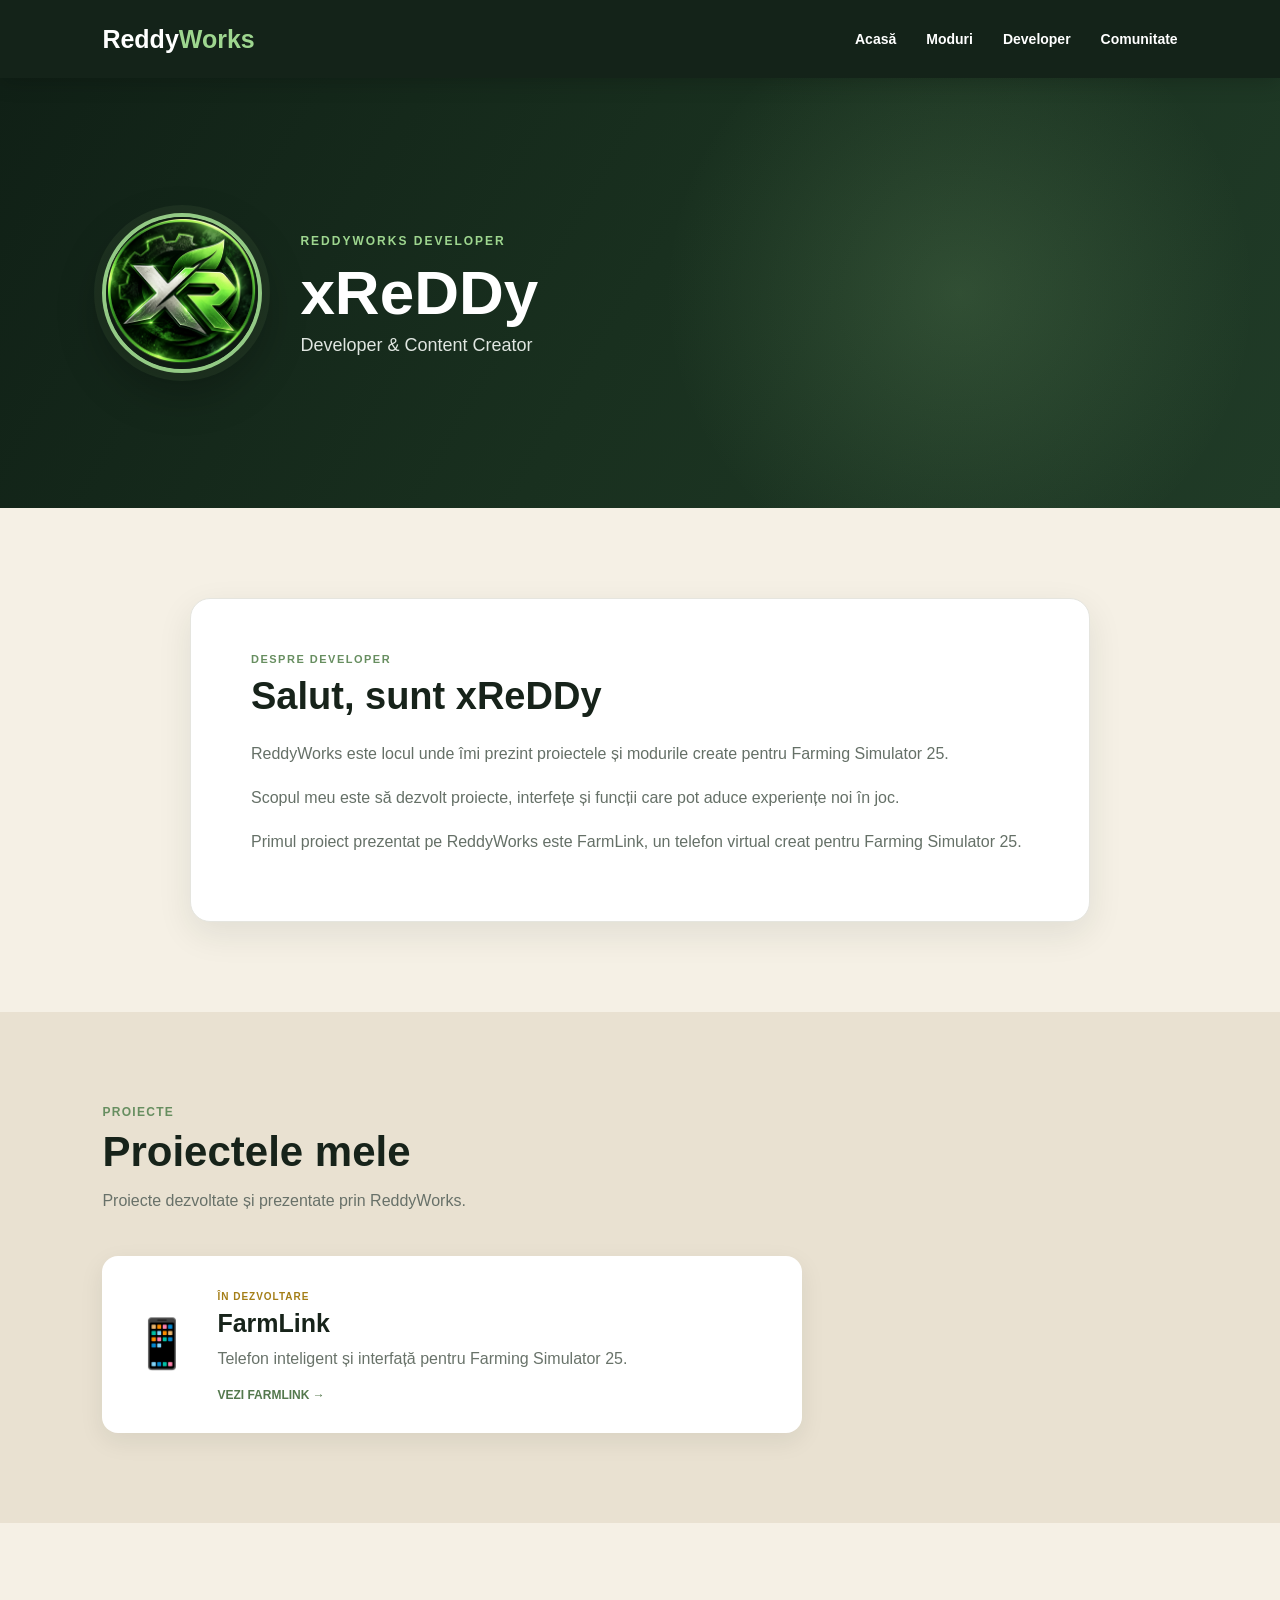
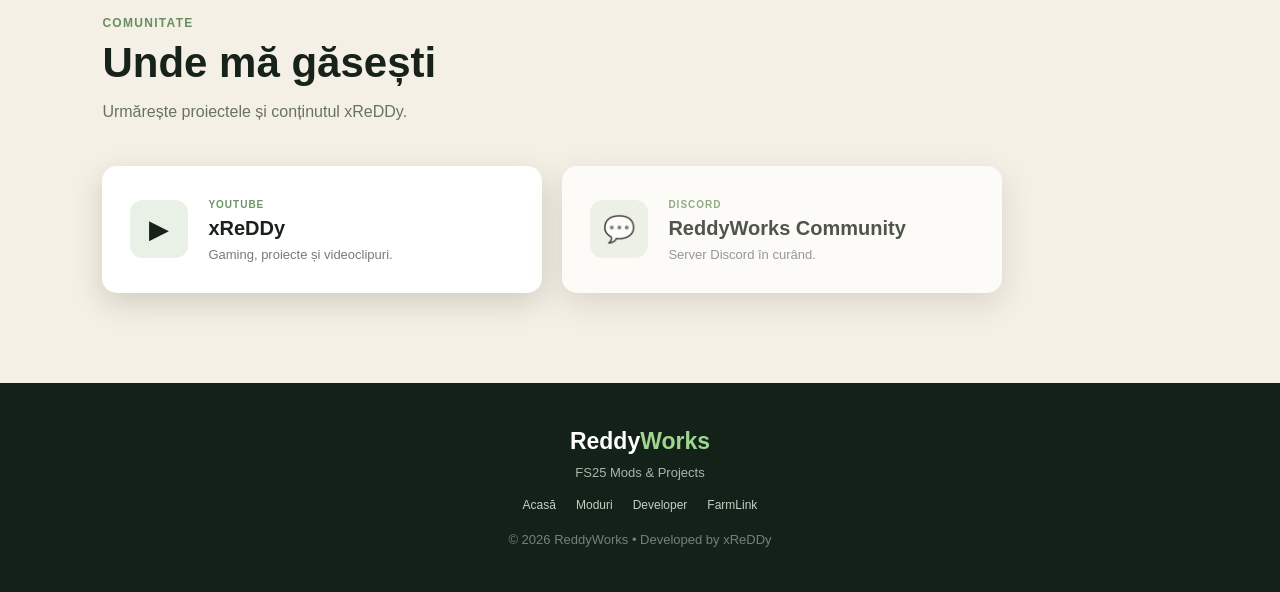
==== developer.html @ d1e02e31 "Add files via upload" ====
<!DOCTYPE html>
<html lang="ro">

<head>

    <meta charset="UTF-8">

    <meta name="viewport"
          content="width=device-width, initial-scale=1.0">

    <title>xReDDy | Developer - ReddyWorks</title>

    <link rel="stylesheet" href="style.css">

</head>


<body>


<header class="header">

    <a href="index.html" class="logo">
        Reddy<span>Works</span>
    </a>

    <nav class="menu">

        <a href="index.html">
            Acasă
        </a>

        <a href="mods.html">
            Moduri
        </a>

        <a href="developer.html">
            Developer
        </a>

        <a href="index.html#comunitate">
            Comunitate
        </a>

    </nav>

</header>


<main>

    <!-- DEVELOPER HERO -->

    <section class="developer-hero">

        <div class="developer-hero-content">

            <div class="developer-big-avatar">

                <img
                    src="imagine/xreddy-logo.png"
                    alt="Logo xReDDy Developer"
                >

            </div>


            <div class="developer-hero-text">

                <span>
                    REDDYWORKS DEVELOPER
                </span>

                <h1>
                    xReDDy
                </h1>

                <p>
                    Developer & Content Creator
                </p>

            </div>

        </div>

    </section>


    <!-- DESPRE -->

    <section class="developer-about">

        <div class="developer-about-card">

            <span class="developer-label">
                DESPRE DEVELOPER
            </span>

            <h2>
                Salut, sunt xReDDy
            </h2>

            <p>
                ReddyWorks este locul unde îmi prezint
                proiectele și modurile create pentru
                Farming Simulator 25.
            </p>

            <p>
                Scopul meu este să dezvolt proiecte,
                interfețe și funcții care pot aduce
                experiențe noi în joc.
            </p>

            <p>
                Primul proiect prezentat pe ReddyWorks
                este FarmLink, un telefon virtual creat
                pentru Farming Simulator 25.
            </p>

        </div>

    </section>


    <!-- PROIECTE -->

    <section class="developer-projects">

        <div class="section-title">

            <span>
                PROIECTE
            </span>

            <h2>
                Proiectele mele
            </h2>

            <p>
                Proiecte dezvoltate și prezentate
                prin ReddyWorks.
            </p>

        </div>


        <div class="developer-project-card">

            <div class="developer-project-icon">
                📱
            </div>

            <div class="developer-project-content">

                <span>
                    ÎN DEZVOLTARE
                </span>

                <h3>
                    FarmLink
                </h3>

                <p>
                    Telefon inteligent și interfață pentru
                    Farming Simulator 25.
                </p>

                <a href="farmlink.html">
                    VEZI FARMLINK →
                </a>

            </div>

        </div>

    </section>


    <!-- COMUNITATE -->

    <section class="developer-socials">

        <div class="section-title">

            <span>
                COMUNITATE
            </span>

            <h2>
                Unde mă găsești
            </h2>

            <p>
                Urmărește proiectele și conținutul xReDDy.
            </p>

        </div>


        <div class="community-grid">

            <a
                href="https://youtube.com/@xreddy0"
                target="_blank"
                rel="noopener noreferrer"
                class="community-card">

                <div class="community-icon">
                    ▶
                </div>

                <div>

                    <small>
                        YOUTUBE
                    </small>

                    <h3>
                        xReDDy
                    </h3>

                    <p>
                        Gaming, proiecte și videoclipuri.
                    </p>

                </div>

            </a>


            <div class="community-card community-disabled">

                <div class="community-icon">
                    💬
                </div>

                <div>

                    <small>
                        DISCORD
                    </small>

                    <h3>
                        ReddyWorks Community
                    </h3>

                    <p>
                        Server Discord în curând.
                    </p>

                </div>

            </div>

        </div>

    </section>

</main>


<footer>

    <div class="footer-logo">
        Reddy<span>Works</span>
    </div>

    <p>
        FS25 Mods & Projects
    </p>

    <div class="footer-links">

        <a href="index.html">
            Acasă
        </a>

        <a href="mods.html">
            Moduri
        </a>

        <a href="developer.html">
            Developer
        </a>

        <a href="farmlink.html">
            FarmLink
        </a>

    </div>

    <p class="copyright">
        © 2026 ReddyWorks • Developed by xReDDy
    </p>

</footer>


<script src="script.js"></script>

</body>

</html>
---- style.css ----
/* =====================================
   RESET
===================================== */

* {
    margin: 0;
    padding: 0;
    box-sizing: border-box;
}

html {
    scroll-behavior: smooth;
}

body {
    font-family: Arial, Helvetica, sans-serif;
    background: #f5f0e5;
    color: #17231a;
}


/* =====================================
   HEADER
===================================== */

.header {
    width: 100%;
    height: 78px;
    padding: 0 8%;

    display: flex;
    align-items: center;
    justify-content: space-between;

    position: sticky;
    top: 0;
    z-index: 1000;

    background: #142319;

    box-shadow: 0 4px 20px rgba(0, 0, 0, 0.18);
}

.logo {
    color: #ffffff;
    text-decoration: none;

    font-size: 25px;
    font-weight: 900;
}

.logo span {
    color: #9ed68f;
}

.menu {
    display: flex;
    gap: 30px;
}

.menu a {
    color: #ffffff;
    text-decoration: none;

    font-size: 14px;
    font-weight: 700;

    transition: 0.2s;
}

.menu a:hover {
    color: #9ed68f;
}


/* =====================================
   HOME HERO + IMAGINE REDDYWORKS
===================================== */

.hero {
    min-height: 620px;
    padding: 80px 8%;

    display: flex;
    align-items: center;

    position: relative;

    color: #ffffff;

    background:
        linear-gradient(
            90deg,
            rgba(8, 22, 12, 0.96) 0%,
            rgba(8, 22, 12, 0.88) 30%,
            rgba(8, 22, 12, 0.60) 55%,
            rgba(8, 22, 12, 0.15) 100%
        ),
        url("imagine/reddyworks-banner.png");

    background-size: cover;
    background-position: center;
    background-repeat: no-repeat;
}

.hero-content {
    max-width: 720px;

    position: relative;
    z-index: 2;
}

.badge {
    display: inline-block;

    padding: 9px 15px;
    margin-bottom: 22px;

    border: 1px solid #83ba78;
    border-radius: 50px;

    background: rgba(15, 35, 20, 0.45);

    color: #a6dd98;

    font-size: 12px;
    font-weight: 900;

    letter-spacing: 1px;
}

.hero h1 {
    margin-bottom: 22px;

    font-size: 60px;
    line-height: 1.05;

    text-shadow: 0 4px 20px rgba(0, 0, 0, 0.35);
}

.hero h1 span {
    display: block;

    color: #a5dc97;
}

.hero p {
    max-width: 600px;

    margin-bottom: 32px;

    color: #e0e7e1;

    font-size: 18px;
    line-height: 1.7;

    text-shadow: 0 2px 12px rgba(0, 0, 0, 0.45);
}

.hero-buttons {
    display: flex;
    flex-wrap: wrap;

    gap: 14px;
}

.main-button {
    display: inline-block;

    padding: 15px 26px;

    background: #78ad6c;
    color: #ffffff;

    text-decoration: none;

    border-radius: 8px;

    font-size: 13px;
    font-weight: 900;

    transition: 0.2s;
}

.main-button:hover {
    background: #8bc17e;

    transform: translateY(-2px);
}

.secondary-button {
    display: inline-block;

    padding: 14px 26px;

    background: rgba(10, 25, 14, 0.45);

    border: 1px solid #91a895;
    border-radius: 8px;

    color: #ffffff;
    text-decoration: none;

    font-size: 13px;
    font-weight: 900;

    transition: 0.2s;
}

.secondary-button:hover {
    border-color: #a5dc97;

    background: rgba(255, 255, 255, 0.08);
}


/* =====================================
   SECTION TITLES
===================================== */

.mods-section,
.farmlink-section,
.features-section,
.changelog-section {
    padding: 90px 8%;
}

.section-title {
    max-width: 750px;

    margin-bottom: 42px;
}

.section-title > span {
    color: #678e60;

    font-size: 12px;
    font-weight: 900;

    letter-spacing: 1.3px;
}

.section-title h2 {
    margin-top: 8px;
    margin-bottom: 12px;

    font-size: 42px;
}

.section-title p {
    color: #687169;

    line-height: 1.6;
}


/* =====================================
   MOD CARD
===================================== */

.mods-grid,
.all-mods-grid {
    display: grid;

    grid-template-columns:
        repeat(auto-fit, minmax(300px, 380px));

    gap: 30px;
}

.mod-card {
    overflow: hidden;

    background: #ffffff;

    border-radius: 18px;

    box-shadow:
        0 12px 35px rgba(25, 40, 29, 0.12);

    transition: 0.25s;
}

.mod-card:hover {
    transform: translateY(-5px);

    box-shadow:
        0 18px 45px rgba(25, 40, 29, 0.17);
}

.mod-image {
    height: 235px;

    position: relative;

    display: flex;
    align-items: center;
    justify-content: center;

    background:
        radial-gradient(
            circle,
            #38583d,
            #1b3020
        );
}

.status-badge {
    position: absolute;

    top: 18px;
    right: 18px;

    padding: 8px 11px;

    background: #e3bd4c;
    color: #31270b;

    border-radius: 6px;

    font-size: 11px;
    font-weight: 900;
}

.farmlink-logo {
    color: #ffffff;

    text-align: center;
}

.phone-icon {
    margin-bottom: 10px;

    font-size: 48px;
}

.farmlink-logo strong {
    display: block;

    color: #a5dc97;

    font-size: 34px;
}

.farmlink-logo small {
    display: block;

    margin-top: 7px;

    color: #c9d3ca;
}

.mod-content {
    padding: 27px;
}

.mod-category {
    margin-bottom: 10px;

    color: #6d9665;

    font-size: 11px;
    font-weight: 900;
}

.mod-content h3 {
    margin-bottom: 13px;

    font-size: 29px;
}

.mod-content > p {
    margin-bottom: 23px;

    color: #667067;

    font-size: 15px;
    line-height: 1.6;
}

.project-info {
    padding: 17px 0;
    margin-bottom: 20px;

    display: flex;
    flex-direction: column;

    gap: 12px;

    border-top: 1px solid #ececec;
    border-bottom: 1px solid #ececec;
}

.project-info div {
    display: flex;
    justify-content: space-between;

    gap: 20px;
}

.project-info span {
    color: #899089;

    font-size: 13px;
}

.project-info strong {
    font-size: 13px;

    text-align: right;
}

.details-button {
    display: block;

    width: 100%;

    padding: 14px;
    margin-bottom: 10px;

    background: #253c2a;
    color: #ffffff;

    text-align: center;
    text-decoration: none;

    border-radius: 8px;

    font-size: 13px;
    font-weight: 900;

    transition: 0.2s;
}

.details-button:hover {
    background: #35563c;
}

.development-button {
    width: 100%;

    padding: 14px;

    background: #e4c052;
    color: #30270d;

    text-align: center;

    border-radius: 8px;

    font-size: 13px;
    font-weight: 900;
}

.download-info {
    margin-top: 11px;

    color: #929892;

    text-align: center;

    font-size: 11px;
}


/* =====================================
   HOME CATEGORIES
===================================== */

.home-categories {
    padding: 90px 8%;

    background: #ebe4d6;
}

.category-preview-grid {
    display: grid;

    grid-template-columns:
        repeat(auto-fit, minmax(210px, 1fr));

    gap: 20px;
}

.category-preview {
    padding: 30px 25px;

    background: #ffffff;

    border: 1px solid #e3dfd5;
    border-radius: 15px;

    color: #17231a;
    text-decoration: none;

    box-shadow:
        0 8px 25px rgba(25, 40, 29, 0.07);

    transition: 0.25s;
}

.category-preview:hover {
    transform: translateY(-5px);

    border-color: #9bc291;

    box-shadow:
        0 14px 32px rgba(25, 40, 29, 0.12);
}

.category-preview > div {
    margin-bottom: 17px;

    font-size: 34px;
}

.category-preview h3 {
    margin-bottom: 9px;

    font-size: 19px;
}

.category-preview p {
    color: #69736a;

    font-size: 14px;
    line-height: 1.6;
}


/* =====================================
   DEVELOPER PREVIEW
===================================== */

.developer-preview {
    padding: 90px 8%;

    background: #f5f0e5;
}

.developer-preview-card {
    max-width: 900px;

    margin: 0 auto;

    padding: 45px;

    display: flex;
    align-items: center;

    gap: 35px;

    background: #ffffff;

    border: 1px solid #e5e5df;
    border-radius: 20px;

    box-shadow:
        0 12px 35px rgba(25, 40, 29, 0.10);
}

.developer-avatar {
    width: 120px;
    height: 120px;

    flex-shrink: 0;

    overflow: hidden;

    border: 4px solid #8fc981;
    border-radius: 50%;

    background: #142319;

    box-shadow:
        0 10px 30px rgba(25, 40, 29, 0.20);
}

.developer-avatar img {
    width: 100%;
    height: 100%;

    display: block;

    object-fit: cover;

    border-radius: 50%;
}

.developer-preview-content span {
    color: #678e60;

    font-size: 11px;
    font-weight: 900;

    letter-spacing: 1.5px;
}

.developer-preview-content h2 {
    margin: 6px 0 12px;

    font-size: 35px;
}

.developer-preview-content p {
    max-width: 600px;

    margin-bottom: 20px;

    color: #69736a;

    line-height: 1.7;
}

.developer-button {
    display: inline-block;

    padding: 13px 20px;

    background: #253c2a;
    color: #ffffff;

    text-decoration: none;

    border-radius: 8px;

    font-size: 12px;
    font-weight: 900;

    transition: 0.2s;
}

.developer-button:hover {
    background: #35563c;

    transform: translateY(-2px);
}


/* =====================================
   COMMUNITY
===================================== */

.community-section {
    padding: 90px 8%;

    background:
        radial-gradient(
            circle at 80% 30%,
            rgba(158, 214, 143, 0.10),
            transparent 30%
        ),
        #17251b;
}

.community-title span {
    color: #9ed68f;
}

.community-title h2 {
    color: #ffffff;
}

.community-title p {
    color: #bdc8bf;
}

.community-grid {
    display: grid;

    grid-template-columns:
        repeat(auto-fit, minmax(280px, 1fr));

    gap: 20px;

    max-width: 900px;
}

.community-card {
    padding: 28px;

    display: flex;
    align-items: center;

    gap: 20px;

    background: #ffffff;

    color: #17231a;

    text-decoration: none;

    border-radius: 15px;

    box-shadow:
        0 10px 30px rgba(0, 0, 0, 0.15);

    transition: 0.25s;
}

a.community-card:hover {
    transform: translateY(-5px);

    box-shadow:
        0 16px 35px rgba(0, 0, 0, 0.22);
}

.community-icon {
    width: 58px;
    height: 58px;

    flex-shrink: 0;

    display: flex;
    align-items: center;
    justify-content: center;

    background: #e9f0e6;

    border-radius: 13px;

    font-size: 26px;
}

.community-card small {
    color: #6d9665;

    font-size: 10px;
    font-weight: 900;

    letter-spacing: 1px;
}

.community-card h3 {
    margin: 5px 0;

    font-size: 20px;
}

.community-card p {
    color: #747d75;

    font-size: 13px;
    line-height: 1.5;
}

.community-disabled {
    opacity: 0.75;
}


/* =====================================
   MODS PAGE HERO
===================================== */

.mods-page-hero {
    padding: 85px 8%;

    color: #ffffff;

    background:
        radial-gradient(
            circle at 80% 50%,
            rgba(157, 215, 143, 0.20),
            transparent 30%
        ),
        linear-gradient(
            120deg,
            #142118,
            #243d2a
        );
}

.mods-page-hero > div {
    max-width: 850px;
}

.mods-page-hero span {
    color: #9ed68f;

    font-size: 12px;
    font-weight: 900;

    letter-spacing: 2px;
}

.mods-page-hero h1 {
    margin: 9px 0 15px;

    font-size: 50px;
}

.mods-page-hero p {
    color: #d5ddd6;

    font-size: 17px;
    line-height: 1.7;
}


/* =====================================
   MOD BROWSER
===================================== */

.mods-browser {
    min-height: 600px;

    padding: 70px 8% 100px;

    background: #f5f0e5;
}

.mods-browser-header {
    margin-bottom: 30px;

    display: flex;
    flex-direction: column;

    gap: 22px;
}

.search-box {
    width: 100%;
    max-width: 650px;

    position: relative;
}

.search-icon {
    position: absolute;

    left: 18px;
    top: 50%;

    transform: translateY(-50%);

    font-size: 17px;
}

.search-box input {
    width: 100%;

    padding: 17px 20px 17px 52px;

    background: #ffffff;

    border: 1px solid #d9d9d2;
    border-radius: 10px;

    outline: none;

    color: #17231a;

    font-size: 15px;

    box-shadow:
        0 5px 18px rgba(25, 40, 29, 0.06);

    transition: 0.2s;
}

.search-box input:focus {
    border-color: #82ae78;

    box-shadow:
        0 0 0 3px rgba(126, 174, 115, 0.12);
}

.filter-buttons {
    display: flex;
    flex-wrap: wrap;

    gap: 10px;
}

.filter-button {
    padding: 11px 18px;

    background: #ffffff;

    border: 1px solid #d7d9d4;
    border-radius: 8px;

    color: #586159;

    cursor: pointer;

    font-size: 11px;
    font-weight: 900;

    transition: 0.2s;
}

.filter-button:hover {
    border-color: #789e70;

    color: #41613d;
}

.filter-button.active {
    background: #253c2a;

    border-color: #253c2a;

    color: #ffffff;
}

.mods-result-info {
    padding-bottom: 20px;

    color: #7b847d;

    font-size: 13px;
}

.mod-search-item.hidden {
    display: none;
}

.no-mods-found {
    display: none;

    max-width: 500px;

    margin: 70px auto 0;

    padding: 45px 30px;

    background: #ffffff;

    border-radius: 15px;

    text-align: center;

    box-shadow:
        0 8px 25px rgba(25, 40, 29, 0.07);
}

.no-mods-found.show {
    display: block;
}

.no-mods-found > div {
    margin-bottom: 15px;

    font-size: 38px;
}

.no-mods-found h3 {
    margin-bottom: 9px;

    font-size: 22px;
}

.no-mods-found p {
    color: #737b74;

    font-size: 14px;
    line-height: 1.6;
}


/* =====================================
   DEVELOPER PAGE HERO
===================================== */

.developer-hero {
    min-height: 430px;

    padding: 80px 8%;

    display: flex;
    align-items: center;

    color: #ffffff;

    background:
        radial-gradient(
            circle at 75% 50%,
            rgba(158, 214, 143, 0.16),
            transparent 30%
        ),
        linear-gradient(
            120deg,
            #102016,
            #19301f,
            #203b27
        );
}

.developer-hero-content {
    width: 100%;
    max-width: 950px;

    display: flex;
    align-items: center;

    gap: 38px;
}

.developer-big-avatar {
    width: 160px;
    height: 160px;

    flex-shrink: 0;

    overflow: hidden;

    background: #102016;

    border: 4px solid #93ca85;
    border-radius: 50%;

    box-shadow:
        0 0 0 8px rgba(147, 202, 133, 0.08),
        0 18px 45px rgba(0, 0, 0, 0.28);
}

.developer-big-avatar img {
    width: 100%;
    height: 100%;

    display: block;

    object-fit: cover;

    border-radius: 50%;
}

.developer-hero-text span {
    color: #9ed68f;

    font-size: 12px;
    font-weight: 900;

    letter-spacing: 2px;
}

.developer-hero-text h1 {
    margin: 8px 0 7px;

    color: #ffffff;

    font-size: 62px;
}

.developer-hero-text p {
    color: #e0e6e1;

    font-size: 18px;
}


/* =====================================
   DEVELOPER ABOUT
===================================== */

.developer-about {
    padding: 90px 8%;

    background: #f5f0e5;
}

.developer-about-card {
    max-width: 900px;

    margin: 0 auto;

    padding: 50px 60px;

    background: #ffffff;

    border: 1px solid #e5e5df;
    border-radius: 20px;

    box-shadow:
        0 12px 35px rgba(25, 40, 29, 0.09);
}

.developer-label {
    color: #678e60;

    font-size: 11px;
    font-weight: 900;

    letter-spacing: 1.5px;
}

.developer-about-card h2 {
    margin: 8px 0 22px;

    font-size: 38px;
}

.developer-about-card p {
    margin-bottom: 15px;

    color: #657067;

    line-height: 1.8;
}


/* =====================================
   DEVELOPER PROJECTS
===================================== */

.developer-projects {
    padding: 90px 8%;

    background: #e9e1d1;
}

.developer-project-card {
    max-width: 700px;

    padding: 30px;

    display: flex;
    align-items: center;

    gap: 25px;

    background: #ffffff;

    border-radius: 16px;

    box-shadow:
        0 8px 25px rgba(25, 40, 29, 0.08);
}

.developer-project-icon {
    font-size: 48px;
}

.developer-project-content span {
    color: #a47e17;

    font-size: 10px;
    font-weight: 900;

    letter-spacing: 1px;
}

.developer-project-content h3 {
    margin: 5px 0 8px;

    font-size: 25px;
}

.developer-project-content p {
    margin-bottom: 13px;

    color: #69736a;

    line-height: 1.6;
}

.developer-project-content a {
    color: #54794d;

    text-decoration: none;

    font-size: 12px;
    font-weight: 900;
}

.developer-project-content a:hover {
    color: #253c2a;
}

.developer-socials {
    padding: 90px 8%;

    background: #f5f0e5;
}


/* =====================================
   FARMLINK HERO
===================================== */

.farmlink-hero {
    min-height: 590px;

    padding: 80px 8%;

    display: flex;
    align-items: center;

    color: #ffffff;

    background:
        radial-gradient(
            circle at 80% 40%,
            rgba(157, 215, 143, 0.22),
            transparent 30%
        ),
        linear-gradient(
            120deg,
            #132017,
            #203725,
            #38553d
        );
}

.farmlink-hero-content {
    max-width: 760px;
}

.back-link {
    display: inline-block;

    margin-bottom: 28px;

    color: #a5d999;

    text-decoration: none;

    font-size: 14px;
}

.back-link:hover {
    color: #ffffff;
}

.farmlink-status {
    display: table;

    padding: 8px 14px;
    margin-bottom: 20px;

    background: #e3bd4c;
    color: #30270d;

    border-radius: 6px;

    font-size: 12px;
    font-weight: 900;
}

.farmlink-game {
    margin-bottom: 10px;

    color: #a4d997;

    font-size: 12px;
    font-weight: 900;

    letter-spacing: 1px;
}

.farmlink-hero h1 {
    margin-bottom: 20px;

    font-size: 65px;
}

.farmlink-description {
    max-width: 650px;

    color: #d6dfd7;

    font-size: 18px;
    line-height: 1.7;
}

.farmlink-buttons {
    display: flex;
    flex-wrap: wrap;

    gap: 15px;

    margin-top: 32px;
}

.learn-more-button {
    display: inline-block;

    padding: 15px 27px;

    background: #6fa763;

    color: #ffffff !important;

    border: 1px solid #8cc680;
    border-radius: 9px;

    text-decoration: none;

    font-size: 13px;
    font-weight: 900;

    transition: 0.2s;
}

.learn-more-button:hover {
    background: #82ba76;

    transform: translateY(-2px);
}

.disabled-download {
    padding: 15px 25px;

    border: 1px solid #68776b;
    border-radius: 9px;

    color: #b4beb6;

    font-size: 13px;
    font-weight: 800;
}


/* =====================================
   FARMLINK INFO
===================================== */

.info-grid {
    display: grid;

    grid-template-columns:
        repeat(auto-fit, minmax(220px, 1fr));

    gap: 20px;
}

.info-box {
    padding: 25px;

    display: flex;
    align-items: center;

    gap: 16px;

    background: #ffffff;

    border-radius: 14px;

    box-shadow:
        0 8px 25px rgba(25, 40, 29, 0.08);
}

.info-icon {
    font-size: 30px;
}

.info-box small {
    display: block;

    margin-bottom: 5px;

    color: #889189;

    font-size: 10px;
    font-weight: 800;
}

.info-box strong {
    font-size: 14px;
}


/* =====================================
   FARMLINK PROJECT
===================================== */

.project-section {
    padding: 100px 8%;

    background: #f5f0e5;
}

.project-card {
    width: 100%;
    max-width: 950px;

    margin: 0 auto;

    padding: 55px 70px;

    overflow: hidden;

    background:
        radial-gradient(
            circle at top right,
            rgba(145, 201, 130, 0.15),
            transparent 35%
        ),
        linear-gradient(
            135deg,
            #15251a,
            #203a27
        );

    border: 1px solid #4c6e54;
    border-radius: 22px;

    text-align: center;

    box-shadow:
        0 18px 45px rgba(20, 35, 24, 0.18);
}

.project-line {
    width: 65px;
    height: 4px;

    margin: 0 auto 22px;

    background: #91c982;

    border-radius: 20px;
}

.project-label {
    display: block;

    margin-bottom: 10px;

    color: #9ed68f;

    font-size: 12px;
    font-weight: 900;

    letter-spacing: 2px;
}

.project-card h2 {
    margin-bottom: 27px;

    color: #ffffff;

    font-size: 40px;
}

.project-card p {
    max-width: 780px;

    margin: 0 auto 17px;

    color: #d9e2da;

    font-size: 16px;
    line-height: 1.8;
}


/* =====================================
   FEATURES
===================================== */

.features-grid {
    display: grid;

    grid-template-columns:
        repeat(auto-fit, minmax(240px, 1fr));

    gap: 20px;
}

.feature-card {
    padding: 30px;

    background: #ffffff;

    border: 1px solid #eeeeea;
    border-radius: 15px;

    box-shadow:
        0 8px 25px rgba(25, 40, 29, 0.08);

    transition: 0.2s;
}

.feature-card:hover {
    transform: translateY(-4px);
}

.feature-icon {
    margin-bottom: 18px;

    font-size: 34px;
}

.feature-card h3 {
    margin-bottom: 10px;

    font-size: 19px;
}

.feature-card p {
    color: #69736a;

    font-size: 14px;
    line-height: 1.6;
}


/* =====================================
   PROGRESS
===================================== */

.progress-section {
    padding: 90px 8%;

    background: #e9e1d1;
}

.progress-container {
    max-width: 850px;

    margin: 0 auto;

    text-align: center;
}

.small-green {
    color: #678e60;

    font-size: 12px;
    font-weight: 900;

    letter-spacing: 1.5px;
}

.progress-container h2 {
    margin: 8px 0 12px;

    font-size: 40px;
}

.progress-container > p {
    margin-bottom: 30px;

    color: #687069;
}

.progress-box {
    padding: 28px;

    background: #ffffff;

    border-radius: 14px;

    text-align: left;

    box-shadow:
        0 8px 25px rgba(25, 40, 29, 0.08);
}

.progress-info {
    display: flex;
    justify-content: space-between;

    margin-bottom: 14px;

    font-size: 13px;
}

.progress-status {
    color: #668d5f;
}

.progress-bar {
    height: 10px;

    margin-bottom: 14px;

    overflow: hidden;

    background: #e4e8e4;

    border-radius: 20px;
}

.progress-fill {
    width: 65%;
    height: 100%;

    background: #7fb872;

    border-radius: 20px;
}

.progress-box small {
    color: #858d86;
}


/* =====================================
   DEVELOPMENT JOURNAL
===================================== */

.changelog-card {
    max-width: 800px;

    padding: 32px;

    background: #ffffff;

    border-radius: 15px;

    box-shadow:
        0 8px 25px rgba(25, 40, 29, 0.08);
}

.changelog-header {
    display: flex;
    align-items: center;
    justify-content: space-between;

    gap: 20px;

    margin-bottom: 22px;
}

.changelog-header small {
    color: #788079;

    font-size: 10px;
}

.changelog-header h3 {
    margin-top: 5px;

    font-size: 24px;
}

.changelog-header > span {
    padding: 7px 10px;

    background: #e5c153;

    border-radius: 5px;

    font-size: 10px;
    font-weight: 900;
}

.changelog-card ul {
    padding-left: 20px;
}

.changelog-card li {
    margin-bottom: 10px;

    color: #586159;

    line-height: 1.5;
}


/* =====================================
   DOWNLOAD
===================================== */

.coming-soon {
    padding: 100px 8%;

    background: #203526;

    color: #ffffff;

    text-align: center;
}

.coming-soon > div {
    max-width: 650px;

    margin: auto;
}

.coming-icon {
    font-size: 45px;
}

.coming-soon h2 {
    margin: 18px 0 12px;

    font-size: 36px;
}

.coming-soon p {
    margin-bottom: 25px;

    color: #cbd4cc;

    line-height: 1.7;
}

.coming-button {
    display: inline-block;

    padding: 14px 24px;

    background: #e2be50;
    color: #30270c;

    border-radius: 8px;

    font-size: 13px;
    font-weight: 900;
}


/* =====================================
   FOOTER
===================================== */

footer {
    padding: 45px 8%;

    background: #142118;

    color: #abb5ac;

    text-align: center;
}

.footer-logo {
    margin-bottom: 10px;

    color: #ffffff;

    font-size: 23px;
    font-weight: 900;
}

.footer-logo span {
    color: #9ed68f;
}

footer p {
    font-size: 13px;
}

.footer-links {
    margin-top: 18px;

    display: flex;
    justify-content: center;
    flex-wrap: wrap;

    gap: 20px;
}

.footer-links a {
    color: #c4cec5;

    text-decoration: none;

    font-size: 12px;

    transition: 0.2s;
}

.footer-links a:hover {
    color: #9ed68f;
}

.copyright {
    margin-top: 20px;

    color: #758078;
}


/* =====================================
   TABLET
===================================== */

@media (max-width: 900px) {

    .header {
        padding: 0 5%;
    }

    .menu {
        gap: 18px;
    }

    .hero h1 {
        font-size: 50px;
    }

    .developer-hero-text h1 {
        font-size: 52px;
    }

}


/* =====================================
   MOBILE
===================================== */

@media (max-width: 700px) {

    .header {
        height: auto;
        min-height: 70px;

        padding: 15px 5%;

        flex-direction: column;

        gap: 13px;
    }

    .logo {
        font-size: 21px;
    }

    .menu {
        width: 100%;

        display: flex;
        justify-content: center;
        flex-wrap: wrap;

        gap: 8px 15px;
    }

    .menu a {
        font-size: 10px;
    }


    /* HOME HERO */

    .hero {
        min-height: 580px;

        padding: 60px 6%;

        background:
            linear-gradient(
                rgba(8, 22, 12, 0.78),
                rgba(8, 22, 12, 0.90)
            ),
            url("imagine/reddyworks-banner.png");

        background-size: cover;
        background-position: center;
    }

    .hero h1 {
        font-size: 41px;
    }

    .hero p {
        font-size: 16px;
    }

    .hero-buttons {
        flex-direction: column;
    }

    .hero-buttons a {
        width: 100%;

        text-align: center;
    }


    /* SECTIONS */

    .mods-section,
    .farmlink-section,
    .features-section,
    .changelog-section,
    .progress-section,
    .home-categories,
    .developer-preview,
    .community-section,
    .developer-about,
    .developer-projects,
    .developer-socials {
        padding: 65px 6%;
    }

    .section-title h2,
    .progress-container h2 {
        font-size: 33px;
    }


    /* MODS */

    .mods-page-hero {
        padding: 65px 6%;
    }

    .mods-page-hero h1 {
        font-size: 39px;
    }

    .mods-browser {
        padding: 50px 6% 80px;
    }

    .mods-grid,
    .all-mods-grid {
        grid-template-columns: 1fr;
    }

    .project-info div {
        flex-direction: column;

        gap: 5px;
    }

    .project-info strong {
        text-align: left;
    }


    /* HOME DEVELOPER */

    .developer-preview-card {
        padding: 35px 23px;

        flex-direction: column;

        text-align: center;
    }

    .developer-avatar {
        width: 110px;
        height: 110px;
    }


    /* COMMUNITY */

    .community-grid {
        grid-template-columns: 1fr;
    }

    .community-card {
        padding: 22px;
    }


    /* DEVELOPER PAGE */

    .developer-hero {
        min-height: 500px;

        padding: 65px 6%;
    }

    .developer-hero-content {
        flex-direction: column;

        align-items: flex-start;
    }

    .developer-big-avatar {
        width: 135px;
        height: 135px;
    }

    .developer-hero-text h1 {
        font-size: 45px;
    }

    .developer-about-card {
        padding: 35px 23px;
    }

    .developer-about-card h2 {
        font-size: 30px;
    }

    .developer-project-card {
        flex-direction: column;

        align-items: flex-start;
    }


    /* FARMLINK */

    .farmlink-hero {
        min-height: 520px;

        padding: 60px 6%;
    }

    .farmlink-hero h1 {
        font-size: 43px;
    }

    .farmlink-description {
        font-size: 16px;
    }

    .farmlink-buttons {
        flex-direction: column;
    }

    .learn-more-button,
    .disabled-download {
        width: 100%;

        text-align: center;
    }

    .project-section {
        padding: 60px 6%;
    }

    .project-card {
        padding: 38px 23px;

        border-radius: 17px;
    }

    .project-card h2 {
        font-size: 30px;
    }

    .project-card p {
        font-size: 14px;
    }


    /* JOURNAL */

    .changelog-header {
        flex-direction: column;

        align-items: flex-start;
    }


    /* DOWNLOAD */

    .coming-soon {
        padding: 75px 6%;
    }

    .coming-soon h2 {
        font-size: 30px;
    }

}


/* =====================================
   SMALL MOBILE
===================================== */

@media (max-width: 420px) {

    .hero h1 {
        font-size: 35px;
    }

    .developer-hero-text h1 {
        font-size: 39px;
    }

    .farmlink-hero h1 {
        font-size: 37px;
    }

    .section-title h2 {
        font-size: 29px;
    }

    .mod-content {
        padding: 22px;
    }

    .community-card {
        align-items: flex-start;
    }

    .community-icon {
        width: 48px;
        height: 48px;

        font-size: 21px;
    }

}
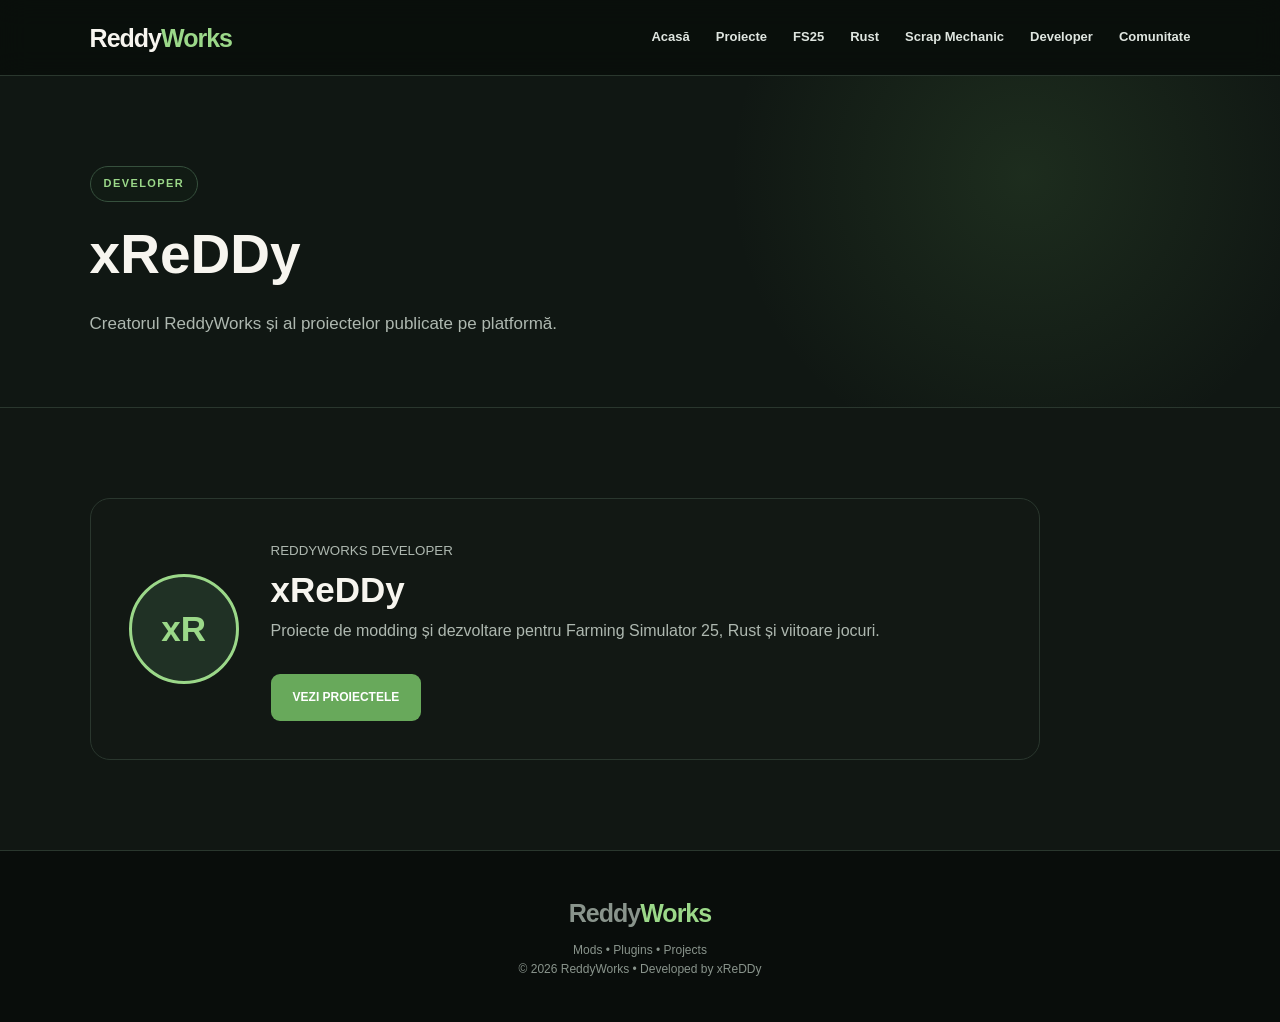
==== commit 7f4cc5d4: "Drag files here to add them to your repository ReddyWorks V2 - FS25 Rust Scrap Mechanic" ====
--- a/developer.html
+++ b/developer.html
@@ -1,304 +1,9 @@
-<!DOCTYPE html>
-<html lang="ro">
-
-<head>
-
-    <meta charset="UTF-8">
-
-    <meta name="viewport"
-          content="width=device-width, initial-scale=1.0">
-
-    <title>xReDDy | Developer - ReddyWorks</title>
-
-    <link rel="stylesheet" href="style.css">
-
-</head>
-
-
-<body>
-
-
-<header class="header">
-
-    <a href="index.html" class="logo">
-        Reddy<span>Works</span>
-    </a>
-
-    <nav class="menu">
-
-        <a href="index.html">
-            Acasă
-        </a>
-
-        <a href="mods.html">
-            Moduri
-        </a>
-
-        <a href="developer.html">
-            Developer
-        </a>
-
-        <a href="index.html#comunitate">
-            Comunitate
-        </a>
-
-    </nav>
-
-</header>
-
-
-<main>
-
-    <!-- DEVELOPER HERO -->
-
-    <section class="developer-hero">
-
-        <div class="developer-hero-content">
-
-            <div class="developer-big-avatar">
-
-                <img
-                    src="imagine/xreddy-logo.png"
-                    alt="Logo xReDDy Developer"
-                >
-
-            </div>
-
-
-            <div class="developer-hero-text">
-
-                <span>
-                    REDDYWORKS DEVELOPER
-                </span>
-
-                <h1>
-                    xReDDy
-                </h1>
-
-                <p>
-                    Developer & Content Creator
-                </p>
-
-            </div>
-
-        </div>
-
-    </section>
-
-
-    <!-- DESPRE -->
-
-    <section class="developer-about">
-
-        <div class="developer-about-card">
-
-            <span class="developer-label">
-                DESPRE DEVELOPER
-            </span>
-
-            <h2>
-                Salut, sunt xReDDy
-            </h2>
-
-            <p>
-                ReddyWorks este locul unde îmi prezint
-                proiectele și modurile create pentru
-                Farming Simulator 25.
-            </p>
-
-            <p>
-                Scopul meu este să dezvolt proiecte,
-                interfețe și funcții care pot aduce
-                experiențe noi în joc.
-            </p>
-
-            <p>
-                Primul proiect prezentat pe ReddyWorks
-                este FarmLink, un telefon virtual creat
-                pentru Farming Simulator 25.
-            </p>
-
-        </div>
-
-    </section>
-
-
-    <!-- PROIECTE -->
-
-    <section class="developer-projects">
-
-        <div class="section-title">
-
-            <span>
-                PROIECTE
-            </span>
-
-            <h2>
-                Proiectele mele
-            </h2>
-
-            <p>
-                Proiecte dezvoltate și prezentate
-                prin ReddyWorks.
-            </p>
-
-        </div>
-
-
-        <div class="developer-project-card">
-
-            <div class="developer-project-icon">
-                📱
-            </div>
-
-            <div class="developer-project-content">
-
-                <span>
-                    ÎN DEZVOLTARE
-                </span>
-
-                <h3>
-                    FarmLink
-                </h3>
-
-                <p>
-                    Telefon inteligent și interfață pentru
-                    Farming Simulator 25.
-                </p>
-
-                <a href="farmlink.html">
-                    VEZI FARMLINK →
-                </a>
-
-            </div>
-
-        </div>
-
-    </section>
-
-
-    <!-- COMUNITATE -->
-
-    <section class="developer-socials">
-
-        <div class="section-title">
-
-            <span>
-                COMUNITATE
-            </span>
-
-            <h2>
-                Unde mă găsești
-            </h2>
-
-            <p>
-                Urmărește proiectele și conținutul xReDDy.
-            </p>
-
-        </div>
-
-
-        <div class="community-grid">
-
-            <a
-                href="https://youtube.com/@xreddy0"
-                target="_blank"
-                rel="noopener noreferrer"
-                class="community-card">
-
-                <div class="community-icon">
-                    ▶
-                </div>
-
-                <div>
-
-                    <small>
-                        YOUTUBE
-                    </small>
-
-                    <h3>
-                        xReDDy
-                    </h3>
-
-                    <p>
-                        Gaming, proiecte și videoclipuri.
-                    </p>
-
-                </div>
-
-            </a>
-
-
-            <div class="community-card community-disabled">
-
-                <div class="community-icon">
-                    💬
-                </div>
-
-                <div>
-
-                    <small>
-                        DISCORD
-                    </small>
-
-                    <h3>
-                        ReddyWorks Community
-                    </h3>
-
-                    <p>
-                        Server Discord în curând.
-                    </p>
-
-                </div>
-
-            </div>
-
-        </div>
-
-    </section>
-
-</main>
-
-
-<footer>
-
-    <div class="footer-logo">
-        Reddy<span>Works</span>
-    </div>
-
-    <p>
-        FS25 Mods & Projects
-    </p>
-
-    <div class="footer-links">
-
-        <a href="index.html">
-            Acasă
-        </a>
-
-        <a href="mods.html">
-            Moduri
-        </a>
-
-        <a href="developer.html">
-            Developer
-        </a>
-
-        <a href="farmlink.html">
-            FarmLink
-        </a>
-
-    </div>
-
-    <p class="copyright">
-        © 2026 ReddyWorks • Developed by xReDDy
-    </p>
-
-</footer>
-
-
-<script src="script.js"></script>
-
-</body>
-
-</html>+<!doctype html><html lang="ro"><head><meta charset="utf-8"><meta name="viewport" content="width=device-width,initial-scale=1"><title>Developer | ReddyWorks</title><link rel="stylesheet" href="style.css"></head><body><header class="header">
+<a class="logo" href="index.html">Reddy<span>Works</span></a>
+<nav class="menu">
+<a href="index.html">Acasă</a><a href="projects.html">Proiecte</a><a href="fs25.html">FS25</a><a href="rust.html">Rust</a><a href="scrapmechanic.html">Scrap Mechanic</a><a href="developer.html">Developer</a><a href="index.html#comunitate">Comunitate</a>
+</nav></header><main>
+<section class="page-hero"><div class="eyebrow">DEVELOPER</div><h1>xReDDy</h1><p>Creatorul ReddyWorks și al proiectelor publicate pe platformă.</p></section>
+<section class="section soft"><div class="dev-card"><div class="avatar">xR</div><div><small class="dark-muted">REDDYWORKS DEVELOPER</small><h2>xReDDy</h2><p>Proiecte de modding și dezvoltare pentru Farming Simulator 25, Rust și viitoare jocuri.</p><div class="actions"><a class="btn btn-primary" href="projects.html">VEZI PROIECTELE</a></div></div></div></section>
+</main><footer><a class="logo" href="index.html">Reddy<span>Works</span></a>
+<p>Mods • Plugins • Projects</p><p>© 2026 ReddyWorks • Developed by xReDDy</p></footer></body></html>
--- a/style.css
+++ b/style.css
@@ -1,2090 +1,63 @@
-/* =====================================
-   RESET
-===================================== */
-
-* {
-    margin: 0;
-    padding: 0;
-    box-sizing: border-box;
-}
-
-html {
-    scroll-behavior: smooth;
-}
-
-body {
-    font-family: Arial, Helvetica, sans-serif;
-    background: #f5f0e5;
-    color: #17231a;
-}
-
-
-/* =====================================
-   HEADER
-===================================== */
-
-.header {
-    width: 100%;
-    height: 78px;
-    padding: 0 8%;
-
-    display: flex;
-    align-items: center;
-    justify-content: space-between;
-
-    position: sticky;
-    top: 0;
-    z-index: 1000;
-
-    background: #142319;
-
-    box-shadow: 0 4px 20px rgba(0, 0, 0, 0.18);
-}
-
-.logo {
-    color: #ffffff;
-    text-decoration: none;
-
-    font-size: 25px;
-    font-weight: 900;
-}
-
-.logo span {
-    color: #9ed68f;
-}
-
-.menu {
-    display: flex;
-    gap: 30px;
-}
-
-.menu a {
-    color: #ffffff;
-    text-decoration: none;
-
-    font-size: 14px;
-    font-weight: 700;
-
-    transition: 0.2s;
-}
-
-.menu a:hover {
-    color: #9ed68f;
-}
-
-
-/* =====================================
-   HOME HERO + IMAGINE REDDYWORKS
-===================================== */
-
-.hero {
-    min-height: 620px;
-    padding: 80px 8%;
-
-    display: flex;
-    align-items: center;
-
-    position: relative;
-
-    color: #ffffff;
-
-    background:
-        linear-gradient(
-            90deg,
-            rgba(8, 22, 12, 0.96) 0%,
-            rgba(8, 22, 12, 0.88) 30%,
-            rgba(8, 22, 12, 0.60) 55%,
-            rgba(8, 22, 12, 0.15) 100%
-        ),
-        url("imagine/reddyworks-banner.png");
-
-    background-size: cover;
-    background-position: center;
-    background-repeat: no-repeat;
-}
-
-.hero-content {
-    max-width: 720px;
-
-    position: relative;
-    z-index: 2;
-}
-
-.badge {
-    display: inline-block;
-
-    padding: 9px 15px;
-    margin-bottom: 22px;
-
-    border: 1px solid #83ba78;
-    border-radius: 50px;
-
-    background: rgba(15, 35, 20, 0.45);
-
-    color: #a6dd98;
-
-    font-size: 12px;
-    font-weight: 900;
-
-    letter-spacing: 1px;
-}
-
-.hero h1 {
-    margin-bottom: 22px;
-
-    font-size: 60px;
-    line-height: 1.05;
-
-    text-shadow: 0 4px 20px rgba(0, 0, 0, 0.35);
-}
-
-.hero h1 span {
-    display: block;
-
-    color: #a5dc97;
-}
-
-.hero p {
-    max-width: 600px;
-
-    margin-bottom: 32px;
-
-    color: #e0e7e1;
-
-    font-size: 18px;
-    line-height: 1.7;
-
-    text-shadow: 0 2px 12px rgba(0, 0, 0, 0.45);
-}
-
-.hero-buttons {
-    display: flex;
-    flex-wrap: wrap;
-
-    gap: 14px;
-}
-
-.main-button {
-    display: inline-block;
-
-    padding: 15px 26px;
-
-    background: #78ad6c;
-    color: #ffffff;
-
-    text-decoration: none;
-
-    border-radius: 8px;
-
-    font-size: 13px;
-    font-weight: 900;
-
-    transition: 0.2s;
-}
-
-.main-button:hover {
-    background: #8bc17e;
-
-    transform: translateY(-2px);
-}
-
-.secondary-button {
-    display: inline-block;
-
-    padding: 14px 26px;
-
-    background: rgba(10, 25, 14, 0.45);
-
-    border: 1px solid #91a895;
-    border-radius: 8px;
-
-    color: #ffffff;
-    text-decoration: none;
-
-    font-size: 13px;
-    font-weight: 900;
-
-    transition: 0.2s;
-}
-
-.secondary-button:hover {
-    border-color: #a5dc97;
-
-    background: rgba(255, 255, 255, 0.08);
-}
-
-
-/* =====================================
-   SECTION TITLES
-===================================== */
-
-.mods-section,
-.farmlink-section,
-.features-section,
-.changelog-section {
-    padding: 90px 8%;
-}
-
-.section-title {
-    max-width: 750px;
-
-    margin-bottom: 42px;
-}
-
-.section-title > span {
-    color: #678e60;
-
-    font-size: 12px;
-    font-weight: 900;
-
-    letter-spacing: 1.3px;
-}
-
-.section-title h2 {
-    margin-top: 8px;
-    margin-bottom: 12px;
-
-    font-size: 42px;
-}
-
-.section-title p {
-    color: #687169;
-
-    line-height: 1.6;
-}
-
-
-/* =====================================
-   MOD CARD
-===================================== */
-
-.mods-grid,
-.all-mods-grid {
-    display: grid;
-
-    grid-template-columns:
-        repeat(auto-fit, minmax(300px, 380px));
-
-    gap: 30px;
-}
-
-.mod-card {
-    overflow: hidden;
-
-    background: #ffffff;
-
-    border-radius: 18px;
-
-    box-shadow:
-        0 12px 35px rgba(25, 40, 29, 0.12);
-
-    transition: 0.25s;
-}
-
-.mod-card:hover {
-    transform: translateY(-5px);
-
-    box-shadow:
-        0 18px 45px rgba(25, 40, 29, 0.17);
-}
-
-.mod-image {
-    height: 235px;
-
-    position: relative;
-
-    display: flex;
-    align-items: center;
-    justify-content: center;
-
-    background:
-        radial-gradient(
-            circle,
-            #38583d,
-            #1b3020
-        );
-}
-
-.status-badge {
-    position: absolute;
-
-    top: 18px;
-    right: 18px;
-
-    padding: 8px 11px;
-
-    background: #e3bd4c;
-    color: #31270b;
-
-    border-radius: 6px;
-
-    font-size: 11px;
-    font-weight: 900;
-}
-
-.farmlink-logo {
-    color: #ffffff;
-
-    text-align: center;
-}
-
-.phone-icon {
-    margin-bottom: 10px;
-
-    font-size: 48px;
-}
-
-.farmlink-logo strong {
-    display: block;
-
-    color: #a5dc97;
-
-    font-size: 34px;
-}
-
-.farmlink-logo small {
-    display: block;
-
-    margin-top: 7px;
-
-    color: #c9d3ca;
-}
-
-.mod-content {
-    padding: 27px;
-}
-
-.mod-category {
-    margin-bottom: 10px;
-
-    color: #6d9665;
-
-    font-size: 11px;
-    font-weight: 900;
-}
-
-.mod-content h3 {
-    margin-bottom: 13px;
-
-    font-size: 29px;
-}
-
-.mod-content > p {
-    margin-bottom: 23px;
-
-    color: #667067;
-
-    font-size: 15px;
-    line-height: 1.6;
-}
-
-.project-info {
-    padding: 17px 0;
-    margin-bottom: 20px;
-
-    display: flex;
-    flex-direction: column;
-
-    gap: 12px;
-
-    border-top: 1px solid #ececec;
-    border-bottom: 1px solid #ececec;
-}
-
-.project-info div {
-    display: flex;
-    justify-content: space-between;
-
-    gap: 20px;
-}
-
-.project-info span {
-    color: #899089;
-
-    font-size: 13px;
-}
-
-.project-info strong {
-    font-size: 13px;
-
-    text-align: right;
-}
-
-.details-button {
-    display: block;
-
-    width: 100%;
-
-    padding: 14px;
-    margin-bottom: 10px;
-
-    background: #253c2a;
-    color: #ffffff;
-
-    text-align: center;
-    text-decoration: none;
-
-    border-radius: 8px;
-
-    font-size: 13px;
-    font-weight: 900;
-
-    transition: 0.2s;
-}
-
-.details-button:hover {
-    background: #35563c;
-}
-
-.development-button {
-    width: 100%;
-
-    padding: 14px;
-
-    background: #e4c052;
-    color: #30270d;
-
-    text-align: center;
-
-    border-radius: 8px;
-
-    font-size: 13px;
-    font-weight: 900;
-}
-
-.download-info {
-    margin-top: 11px;
-
-    color: #929892;
-
-    text-align: center;
-
-    font-size: 11px;
-}
-
-
-/* =====================================
-   HOME CATEGORIES
-===================================== */
-
-.home-categories {
-    padding: 90px 8%;
-
-    background: #ebe4d6;
-}
-
-.category-preview-grid {
-    display: grid;
-
-    grid-template-columns:
-        repeat(auto-fit, minmax(210px, 1fr));
-
-    gap: 20px;
-}
-
-.category-preview {
-    padding: 30px 25px;
-
-    background: #ffffff;
-
-    border: 1px solid #e3dfd5;
-    border-radius: 15px;
-
-    color: #17231a;
-    text-decoration: none;
-
-    box-shadow:
-        0 8px 25px rgba(25, 40, 29, 0.07);
-
-    transition: 0.25s;
-}
-
-.category-preview:hover {
-    transform: translateY(-5px);
-
-    border-color: #9bc291;
-
-    box-shadow:
-        0 14px 32px rgba(25, 40, 29, 0.12);
-}
-
-.category-preview > div {
-    margin-bottom: 17px;
-
-    font-size: 34px;
-}
-
-.category-preview h3 {
-    margin-bottom: 9px;
-
-    font-size: 19px;
-}
-
-.category-preview p {
-    color: #69736a;
-
-    font-size: 14px;
-    line-height: 1.6;
-}
-
-
-/* =====================================
-   DEVELOPER PREVIEW
-===================================== */
-
-.developer-preview {
-    padding: 90px 8%;
-
-    background: #f5f0e5;
-}
-
-.developer-preview-card {
-    max-width: 900px;
-
-    margin: 0 auto;
-
-    padding: 45px;
-
-    display: flex;
-    align-items: center;
-
-    gap: 35px;
-
-    background: #ffffff;
-
-    border: 1px solid #e5e5df;
-    border-radius: 20px;
-
-    box-shadow:
-        0 12px 35px rgba(25, 40, 29, 0.10);
-}
-
-.developer-avatar {
-    width: 120px;
-    height: 120px;
-
-    flex-shrink: 0;
-
-    overflow: hidden;
-
-    border: 4px solid #8fc981;
-    border-radius: 50%;
-
-    background: #142319;
-
-    box-shadow:
-        0 10px 30px rgba(25, 40, 29, 0.20);
-}
-
-.developer-avatar img {
-    width: 100%;
-    height: 100%;
-
-    display: block;
-
-    object-fit: cover;
-
-    border-radius: 50%;
-}
-
-.developer-preview-content span {
-    color: #678e60;
-
-    font-size: 11px;
-    font-weight: 900;
-
-    letter-spacing: 1.5px;
-}
-
-.developer-preview-content h2 {
-    margin: 6px 0 12px;
-
-    font-size: 35px;
-}
-
-.developer-preview-content p {
-    max-width: 600px;
-
-    margin-bottom: 20px;
-
-    color: #69736a;
-
-    line-height: 1.7;
-}
-
-.developer-button {
-    display: inline-block;
-
-    padding: 13px 20px;
-
-    background: #253c2a;
-    color: #ffffff;
-
-    text-decoration: none;
-
-    border-radius: 8px;
-
-    font-size: 12px;
-    font-weight: 900;
-
-    transition: 0.2s;
-}
-
-.developer-button:hover {
-    background: #35563c;
-
-    transform: translateY(-2px);
-}
-
-
-/* =====================================
-   COMMUNITY
-===================================== */
-
-.community-section {
-    padding: 90px 8%;
-
-    background:
-        radial-gradient(
-            circle at 80% 30%,
-            rgba(158, 214, 143, 0.10),
-            transparent 30%
-        ),
-        #17251b;
-}
-
-.community-title span {
-    color: #9ed68f;
-}
-
-.community-title h2 {
-    color: #ffffff;
-}
-
-.community-title p {
-    color: #bdc8bf;
-}
-
-.community-grid {
-    display: grid;
-
-    grid-template-columns:
-        repeat(auto-fit, minmax(280px, 1fr));
-
-    gap: 20px;
-
-    max-width: 900px;
-}
-
-.community-card {
-    padding: 28px;
-
-    display: flex;
-    align-items: center;
-
-    gap: 20px;
-
-    background: #ffffff;
-
-    color: #17231a;
-
-    text-decoration: none;
-
-    border-radius: 15px;
-
-    box-shadow:
-        0 10px 30px rgba(0, 0, 0, 0.15);
-
-    transition: 0.25s;
-}
-
-a.community-card:hover {
-    transform: translateY(-5px);
-
-    box-shadow:
-        0 16px 35px rgba(0, 0, 0, 0.22);
-}
-
-.community-icon {
-    width: 58px;
-    height: 58px;
-
-    flex-shrink: 0;
-
-    display: flex;
-    align-items: center;
-    justify-content: center;
-
-    background: #e9f0e6;
-
-    border-radius: 13px;
-
-    font-size: 26px;
-}
-
-.community-card small {
-    color: #6d9665;
-
-    font-size: 10px;
-    font-weight: 900;
-
-    letter-spacing: 1px;
-}
-
-.community-card h3 {
-    margin: 5px 0;
-
-    font-size: 20px;
-}
-
-.community-card p {
-    color: #747d75;
-
-    font-size: 13px;
-    line-height: 1.5;
-}
-
-.community-disabled {
-    opacity: 0.75;
-}
-
-
-/* =====================================
-   MODS PAGE HERO
-===================================== */
-
-.mods-page-hero {
-    padding: 85px 8%;
-
-    color: #ffffff;
-
-    background:
-        radial-gradient(
-            circle at 80% 50%,
-            rgba(157, 215, 143, 0.20),
-            transparent 30%
-        ),
-        linear-gradient(
-            120deg,
-            #142118,
-            #243d2a
-        );
-}
-
-.mods-page-hero > div {
-    max-width: 850px;
-}
-
-.mods-page-hero span {
-    color: #9ed68f;
-
-    font-size: 12px;
-    font-weight: 900;
-
-    letter-spacing: 2px;
-}
-
-.mods-page-hero h1 {
-    margin: 9px 0 15px;
-
-    font-size: 50px;
-}
-
-.mods-page-hero p {
-    color: #d5ddd6;
-
-    font-size: 17px;
-    line-height: 1.7;
-}
-
-
-/* =====================================
-   MOD BROWSER
-===================================== */
-
-.mods-browser {
-    min-height: 600px;
-
-    padding: 70px 8% 100px;
-
-    background: #f5f0e5;
-}
-
-.mods-browser-header {
-    margin-bottom: 30px;
-
-    display: flex;
-    flex-direction: column;
-
-    gap: 22px;
-}
-
-.search-box {
-    width: 100%;
-    max-width: 650px;
-
-    position: relative;
-}
-
-.search-icon {
-    position: absolute;
-
-    left: 18px;
-    top: 50%;
-
-    transform: translateY(-50%);
-
-    font-size: 17px;
-}
-
-.search-box input {
-    width: 100%;
-
-    padding: 17px 20px 17px 52px;
-
-    background: #ffffff;
-
-    border: 1px solid #d9d9d2;
-    border-radius: 10px;
-
-    outline: none;
-
-    color: #17231a;
-
-    font-size: 15px;
-
-    box-shadow:
-        0 5px 18px rgba(25, 40, 29, 0.06);
-
-    transition: 0.2s;
-}
-
-.search-box input:focus {
-    border-color: #82ae78;
-
-    box-shadow:
-        0 0 0 3px rgba(126, 174, 115, 0.12);
-}
-
-.filter-buttons {
-    display: flex;
-    flex-wrap: wrap;
-
-    gap: 10px;
-}
-
-.filter-button {
-    padding: 11px 18px;
-
-    background: #ffffff;
-
-    border: 1px solid #d7d9d4;
-    border-radius: 8px;
-
-    color: #586159;
-
-    cursor: pointer;
-
-    font-size: 11px;
-    font-weight: 900;
-
-    transition: 0.2s;
-}
-
-.filter-button:hover {
-    border-color: #789e70;
-
-    color: #41613d;
-}
-
-.filter-button.active {
-    background: #253c2a;
-
-    border-color: #253c2a;
-
-    color: #ffffff;
-}
-
-.mods-result-info {
-    padding-bottom: 20px;
-
-    color: #7b847d;
-
-    font-size: 13px;
-}
-
-.mod-search-item.hidden {
-    display: none;
-}
-
-.no-mods-found {
-    display: none;
-
-    max-width: 500px;
-
-    margin: 70px auto 0;
-
-    padding: 45px 30px;
-
-    background: #ffffff;
-
-    border-radius: 15px;
-
-    text-align: center;
-
-    box-shadow:
-        0 8px 25px rgba(25, 40, 29, 0.07);
-}
-
-.no-mods-found.show {
-    display: block;
-}
-
-.no-mods-found > div {
-    margin-bottom: 15px;
-
-    font-size: 38px;
-}
-
-.no-mods-found h3 {
-    margin-bottom: 9px;
-
-    font-size: 22px;
-}
-
-.no-mods-found p {
-    color: #737b74;
-
-    font-size: 14px;
-    line-height: 1.6;
-}
-
-
-/* =====================================
-   DEVELOPER PAGE HERO
-===================================== */
-
-.developer-hero {
-    min-height: 430px;
-
-    padding: 80px 8%;
-
-    display: flex;
-    align-items: center;
-
-    color: #ffffff;
-
-    background:
-        radial-gradient(
-            circle at 75% 50%,
-            rgba(158, 214, 143, 0.16),
-            transparent 30%
-        ),
-        linear-gradient(
-            120deg,
-            #102016,
-            #19301f,
-            #203b27
-        );
-}
-
-.developer-hero-content {
-    width: 100%;
-    max-width: 950px;
-
-    display: flex;
-    align-items: center;
-
-    gap: 38px;
-}
-
-.developer-big-avatar {
-    width: 160px;
-    height: 160px;
-
-    flex-shrink: 0;
-
-    overflow: hidden;
-
-    background: #102016;
-
-    border: 4px solid #93ca85;
-    border-radius: 50%;
-
-    box-shadow:
-        0 0 0 8px rgba(147, 202, 133, 0.08),
-        0 18px 45px rgba(0, 0, 0, 0.28);
-}
-
-.developer-big-avatar img {
-    width: 100%;
-    height: 100%;
-
-    display: block;
-
-    object-fit: cover;
-
-    border-radius: 50%;
-}
-
-.developer-hero-text span {
-    color: #9ed68f;
-
-    font-size: 12px;
-    font-weight: 900;
-
-    letter-spacing: 2px;
-}
-
-.developer-hero-text h1 {
-    margin: 8px 0 7px;
-
-    color: #ffffff;
-
-    font-size: 62px;
-}
-
-.developer-hero-text p {
-    color: #e0e6e1;
-
-    font-size: 18px;
-}
-
-
-/* =====================================
-   DEVELOPER ABOUT
-===================================== */
-
-.developer-about {
-    padding: 90px 8%;
-
-    background: #f5f0e5;
-}
-
-.developer-about-card {
-    max-width: 900px;
-
-    margin: 0 auto;
-
-    padding: 50px 60px;
-
-    background: #ffffff;
-
-    border: 1px solid #e5e5df;
-    border-radius: 20px;
-
-    box-shadow:
-        0 12px 35px rgba(25, 40, 29, 0.09);
-}
-
-.developer-label {
-    color: #678e60;
-
-    font-size: 11px;
-    font-weight: 900;
-
-    letter-spacing: 1.5px;
-}
-
-.developer-about-card h2 {
-    margin: 8px 0 22px;
-
-    font-size: 38px;
-}
-
-.developer-about-card p {
-    margin-bottom: 15px;
-
-    color: #657067;
-
-    line-height: 1.8;
-}
-
-
-/* =====================================
-   DEVELOPER PROJECTS
-===================================== */
-
-.developer-projects {
-    padding: 90px 8%;
-
-    background: #e9e1d1;
-}
-
-.developer-project-card {
-    max-width: 700px;
-
-    padding: 30px;
-
-    display: flex;
-    align-items: center;
-
-    gap: 25px;
-
-    background: #ffffff;
-
-    border-radius: 16px;
-
-    box-shadow:
-        0 8px 25px rgba(25, 40, 29, 0.08);
-}
-
-.developer-project-icon {
-    font-size: 48px;
-}
-
-.developer-project-content span {
-    color: #a47e17;
-
-    font-size: 10px;
-    font-weight: 900;
-
-    letter-spacing: 1px;
-}
-
-.developer-project-content h3 {
-    margin: 5px 0 8px;
-
-    font-size: 25px;
-}
-
-.developer-project-content p {
-    margin-bottom: 13px;
-
-    color: #69736a;
-
-    line-height: 1.6;
-}
-
-.developer-project-content a {
-    color: #54794d;
-
-    text-decoration: none;
-
-    font-size: 12px;
-    font-weight: 900;
-}
-
-.developer-project-content a:hover {
-    color: #253c2a;
-}
-
-.developer-socials {
-    padding: 90px 8%;
-
-    background: #f5f0e5;
-}
-
-
-/* =====================================
-   FARMLINK HERO
-===================================== */
-
-.farmlink-hero {
-    min-height: 590px;
-
-    padding: 80px 8%;
-
-    display: flex;
-    align-items: center;
-
-    color: #ffffff;
-
-    background:
-        radial-gradient(
-            circle at 80% 40%,
-            rgba(157, 215, 143, 0.22),
-            transparent 30%
-        ),
-        linear-gradient(
-            120deg,
-            #132017,
-            #203725,
-            #38553d
-        );
-}
-
-.farmlink-hero-content {
-    max-width: 760px;
-}
-
-.back-link {
-    display: inline-block;
-
-    margin-bottom: 28px;
-
-    color: #a5d999;
-
-    text-decoration: none;
-
-    font-size: 14px;
-}
-
-.back-link:hover {
-    color: #ffffff;
-}
-
-.farmlink-status {
-    display: table;
-
-    padding: 8px 14px;
-    margin-bottom: 20px;
-
-    background: #e3bd4c;
-    color: #30270d;
-
-    border-radius: 6px;
-
-    font-size: 12px;
-    font-weight: 900;
-}
-
-.farmlink-game {
-    margin-bottom: 10px;
-
-    color: #a4d997;
-
-    font-size: 12px;
-    font-weight: 900;
-
-    letter-spacing: 1px;
-}
-
-.farmlink-hero h1 {
-    margin-bottom: 20px;
-
-    font-size: 65px;
-}
-
-.farmlink-description {
-    max-width: 650px;
-
-    color: #d6dfd7;
-
-    font-size: 18px;
-    line-height: 1.7;
-}
-
-.farmlink-buttons {
-    display: flex;
-    flex-wrap: wrap;
-
-    gap: 15px;
-
-    margin-top: 32px;
-}
-
-.learn-more-button {
-    display: inline-block;
-
-    padding: 15px 27px;
-
-    background: #6fa763;
-
-    color: #ffffff !important;
-
-    border: 1px solid #8cc680;
-    border-radius: 9px;
-
-    text-decoration: none;
-
-    font-size: 13px;
-    font-weight: 900;
-
-    transition: 0.2s;
-}
-
-.learn-more-button:hover {
-    background: #82ba76;
-
-    transform: translateY(-2px);
-}
-
-.disabled-download {
-    padding: 15px 25px;
-
-    border: 1px solid #68776b;
-    border-radius: 9px;
-
-    color: #b4beb6;
-
-    font-size: 13px;
-    font-weight: 800;
-}
-
-
-/* =====================================
-   FARMLINK INFO
-===================================== */
-
-.info-grid {
-    display: grid;
-
-    grid-template-columns:
-        repeat(auto-fit, minmax(220px, 1fr));
-
-    gap: 20px;
-}
-
-.info-box {
-    padding: 25px;
-
-    display: flex;
-    align-items: center;
-
-    gap: 16px;
-
-    background: #ffffff;
-
-    border-radius: 14px;
-
-    box-shadow:
-        0 8px 25px rgba(25, 40, 29, 0.08);
-}
-
-.info-icon {
-    font-size: 30px;
-}
-
-.info-box small {
-    display: block;
-
-    margin-bottom: 5px;
-
-    color: #889189;
-
-    font-size: 10px;
-    font-weight: 800;
-}
-
-.info-box strong {
-    font-size: 14px;
-}
-
-
-/* =====================================
-   FARMLINK PROJECT
-===================================== */
-
-.project-section {
-    padding: 100px 8%;
-
-    background: #f5f0e5;
-}
-
-.project-card {
-    width: 100%;
-    max-width: 950px;
-
-    margin: 0 auto;
-
-    padding: 55px 70px;
-
-    overflow: hidden;
-
-    background:
-        radial-gradient(
-            circle at top right,
-            rgba(145, 201, 130, 0.15),
-            transparent 35%
-        ),
-        linear-gradient(
-            135deg,
-            #15251a,
-            #203a27
-        );
-
-    border: 1px solid #4c6e54;
-    border-radius: 22px;
-
-    text-align: center;
-
-    box-shadow:
-        0 18px 45px rgba(20, 35, 24, 0.18);
-}
-
-.project-line {
-    width: 65px;
-    height: 4px;
-
-    margin: 0 auto 22px;
-
-    background: #91c982;
-
-    border-radius: 20px;
-}
-
-.project-label {
-    display: block;
-
-    margin-bottom: 10px;
-
-    color: #9ed68f;
-
-    font-size: 12px;
-    font-weight: 900;
-
-    letter-spacing: 2px;
-}
-
-.project-card h2 {
-    margin-bottom: 27px;
-
-    color: #ffffff;
-
-    font-size: 40px;
-}
-
-.project-card p {
-    max-width: 780px;
-
-    margin: 0 auto 17px;
-
-    color: #d9e2da;
-
-    font-size: 16px;
-    line-height: 1.8;
-}
-
-
-/* =====================================
-   FEATURES
-===================================== */
-
-.features-grid {
-    display: grid;
-
-    grid-template-columns:
-        repeat(auto-fit, minmax(240px, 1fr));
-
-    gap: 20px;
-}
-
-.feature-card {
-    padding: 30px;
-
-    background: #ffffff;
-
-    border: 1px solid #eeeeea;
-    border-radius: 15px;
-
-    box-shadow:
-        0 8px 25px rgba(25, 40, 29, 0.08);
-
-    transition: 0.2s;
-}
-
-.feature-card:hover {
-    transform: translateY(-4px);
-}
-
-.feature-icon {
-    margin-bottom: 18px;
-
-    font-size: 34px;
-}
-
-.feature-card h3 {
-    margin-bottom: 10px;
-
-    font-size: 19px;
-}
-
-.feature-card p {
-    color: #69736a;
-
-    font-size: 14px;
-    line-height: 1.6;
-}
-
-
-/* =====================================
-   PROGRESS
-===================================== */
-
-.progress-section {
-    padding: 90px 8%;
-
-    background: #e9e1d1;
-}
-
-.progress-container {
-    max-width: 850px;
-
-    margin: 0 auto;
-
-    text-align: center;
-}
-
-.small-green {
-    color: #678e60;
-
-    font-size: 12px;
-    font-weight: 900;
-
-    letter-spacing: 1.5px;
-}
-
-.progress-container h2 {
-    margin: 8px 0 12px;
-
-    font-size: 40px;
-}
-
-.progress-container > p {
-    margin-bottom: 30px;
-
-    color: #687069;
-}
-
-.progress-box {
-    padding: 28px;
-
-    background: #ffffff;
-
-    border-radius: 14px;
-
-    text-align: left;
-
-    box-shadow:
-        0 8px 25px rgba(25, 40, 29, 0.08);
-}
-
-.progress-info {
-    display: flex;
-    justify-content: space-between;
-
-    margin-bottom: 14px;
-
-    font-size: 13px;
-}
-
-.progress-status {
-    color: #668d5f;
-}
-
-.progress-bar {
-    height: 10px;
-
-    margin-bottom: 14px;
-
-    overflow: hidden;
-
-    background: #e4e8e4;
-
-    border-radius: 20px;
-}
-
-.progress-fill {
-    width: 65%;
-    height: 100%;
-
-    background: #7fb872;
-
-    border-radius: 20px;
-}
-
-.progress-box small {
-    color: #858d86;
-}
-
-
-/* =====================================
-   DEVELOPMENT JOURNAL
-===================================== */
-
-.changelog-card {
-    max-width: 800px;
-
-    padding: 32px;
-
-    background: #ffffff;
-
-    border-radius: 15px;
-
-    box-shadow:
-        0 8px 25px rgba(25, 40, 29, 0.08);
-}
-
-.changelog-header {
-    display: flex;
-    align-items: center;
-    justify-content: space-between;
-
-    gap: 20px;
-
-    margin-bottom: 22px;
-}
-
-.changelog-header small {
-    color: #788079;
-
-    font-size: 10px;
-}
-
-.changelog-header h3 {
-    margin-top: 5px;
-
-    font-size: 24px;
-}
-
-.changelog-header > span {
-    padding: 7px 10px;
-
-    background: #e5c153;
-
-    border-radius: 5px;
-
-    font-size: 10px;
-    font-weight: 900;
-}
-
-.changelog-card ul {
-    padding-left: 20px;
-}
-
-.changelog-card li {
-    margin-bottom: 10px;
-
-    color: #586159;
-
-    line-height: 1.5;
-}
-
-
-/* =====================================
-   DOWNLOAD
-===================================== */
-
-.coming-soon {
-    padding: 100px 8%;
-
-    background: #203526;
-
-    color: #ffffff;
-
-    text-align: center;
-}
-
-.coming-soon > div {
-    max-width: 650px;
-
-    margin: auto;
-}
-
-.coming-icon {
-    font-size: 45px;
-}
-
-.coming-soon h2 {
-    margin: 18px 0 12px;
-
-    font-size: 36px;
-}
-
-.coming-soon p {
-    margin-bottom: 25px;
-
-    color: #cbd4cc;
-
-    line-height: 1.7;
-}
-
-.coming-button {
-    display: inline-block;
-
-    padding: 14px 24px;
-
-    background: #e2be50;
-    color: #30270c;
-
-    border-radius: 8px;
-
-    font-size: 13px;
-    font-weight: 900;
-}
-
-
-/* =====================================
-   FOOTER
-===================================== */
-
-footer {
-    padding: 45px 8%;
-
-    background: #142118;
-
-    color: #abb5ac;
-
-    text-align: center;
-}
-
-.footer-logo {
-    margin-bottom: 10px;
-
-    color: #ffffff;
-
-    font-size: 23px;
-    font-weight: 900;
-}
-
-.footer-logo span {
-    color: #9ed68f;
-}
-
-footer p {
-    font-size: 13px;
-}
-
-.footer-links {
-    margin-top: 18px;
-
-    display: flex;
-    justify-content: center;
-    flex-wrap: wrap;
-
-    gap: 20px;
-}
-
-.footer-links a {
-    color: #c4cec5;
-
-    text-decoration: none;
-
-    font-size: 12px;
-
-    transition: 0.2s;
-}
-
-.footer-links a:hover {
-    color: #9ed68f;
-}
-
-.copyright {
-    margin-top: 20px;
-
-    color: #758078;
-}
-
-
-/* =====================================
-   TABLET
-===================================== */
-
-@media (max-width: 900px) {
-
-    .header {
-        padding: 0 5%;
-    }
-
-    .menu {
-        gap: 18px;
-    }
-
-    .hero h1 {
-        font-size: 50px;
-    }
-
-    .developer-hero-text h1 {
-        font-size: 52px;
-    }
-
-}
-
-
-/* =====================================
-   MOBILE
-===================================== */
-
-@media (max-width: 700px) {
-
-    .header {
-        height: auto;
-        min-height: 70px;
-
-        padding: 15px 5%;
-
-        flex-direction: column;
-
-        gap: 13px;
-    }
-
-    .logo {
-        font-size: 21px;
-    }
-
-    .menu {
-        width: 100%;
-
-        display: flex;
-        justify-content: center;
-        flex-wrap: wrap;
-
-        gap: 8px 15px;
-    }
-
-    .menu a {
-        font-size: 10px;
-    }
-
-
-    /* HOME HERO */
-
-    .hero {
-        min-height: 580px;
-
-        padding: 60px 6%;
-
-        background:
-            linear-gradient(
-                rgba(8, 22, 12, 0.78),
-                rgba(8, 22, 12, 0.90)
-            ),
-            url("imagine/reddyworks-banner.png");
-
-        background-size: cover;
-        background-position: center;
-    }
-
-    .hero h1 {
-        font-size: 41px;
-    }
-
-    .hero p {
-        font-size: 16px;
-    }
-
-    .hero-buttons {
-        flex-direction: column;
-    }
-
-    .hero-buttons a {
-        width: 100%;
-
-        text-align: center;
-    }
-
-
-    /* SECTIONS */
-
-    .mods-section,
-    .farmlink-section,
-    .features-section,
-    .changelog-section,
-    .progress-section,
-    .home-categories,
-    .developer-preview,
-    .community-section,
-    .developer-about,
-    .developer-projects,
-    .developer-socials {
-        padding: 65px 6%;
-    }
-
-    .section-title h2,
-    .progress-container h2 {
-        font-size: 33px;
-    }
-
-
-    /* MODS */
-
-    .mods-page-hero {
-        padding: 65px 6%;
-    }
-
-    .mods-page-hero h1 {
-        font-size: 39px;
-    }
-
-    .mods-browser {
-        padding: 50px 6% 80px;
-    }
-
-    .mods-grid,
-    .all-mods-grid {
-        grid-template-columns: 1fr;
-    }
-
-    .project-info div {
-        flex-direction: column;
-
-        gap: 5px;
-    }
-
-    .project-info strong {
-        text-align: left;
-    }
-
-
-    /* HOME DEVELOPER */
-
-    .developer-preview-card {
-        padding: 35px 23px;
-
-        flex-direction: column;
-
-        text-align: center;
-    }
-
-    .developer-avatar {
-        width: 110px;
-        height: 110px;
-    }
-
-
-    /* COMMUNITY */
-
-    .community-grid {
-        grid-template-columns: 1fr;
-    }
-
-    .community-card {
-        padding: 22px;
-    }
-
-
-    /* DEVELOPER PAGE */
-
-    .developer-hero {
-        min-height: 500px;
-
-        padding: 65px 6%;
-    }
-
-    .developer-hero-content {
-        flex-direction: column;
-
-        align-items: flex-start;
-    }
-
-    .developer-big-avatar {
-        width: 135px;
-        height: 135px;
-    }
-
-    .developer-hero-text h1 {
-        font-size: 45px;
-    }
-
-    .developer-about-card {
-        padding: 35px 23px;
-    }
-
-    .developer-about-card h2 {
-        font-size: 30px;
-    }
-
-    .developer-project-card {
-        flex-direction: column;
-
-        align-items: flex-start;
-    }
-
-
-    /* FARMLINK */
-
-    .farmlink-hero {
-        min-height: 520px;
-
-        padding: 60px 6%;
-    }
-
-    .farmlink-hero h1 {
-        font-size: 43px;
-    }
-
-    .farmlink-description {
-        font-size: 16px;
-    }
-
-    .farmlink-buttons {
-        flex-direction: column;
-    }
-
-    .learn-more-button,
-    .disabled-download {
-        width: 100%;
-
-        text-align: center;
-    }
-
-    .project-section {
-        padding: 60px 6%;
-    }
-
-    .project-card {
-        padding: 38px 23px;
-
-        border-radius: 17px;
-    }
-
-    .project-card h2 {
-        font-size: 30px;
-    }
-
-    .project-card p {
-        font-size: 14px;
-    }
-
-
-    /* JOURNAL */
-
-    .changelog-header {
-        flex-direction: column;
-
-        align-items: flex-start;
-    }
-
-
-    /* DOWNLOAD */
-
-    .coming-soon {
-        padding: 75px 6%;
-    }
-
-    .coming-soon h2 {
-        font-size: 30px;
-    }
-
-}
-
-
-/* =====================================
-   SMALL MOBILE
-===================================== */
-
-@media (max-width: 420px) {
-
-    .hero h1 {
-        font-size: 35px;
-    }
-
-    .developer-hero-text h1 {
-        font-size: 39px;
-    }
-
-    .farmlink-hero h1 {
-        font-size: 37px;
-    }
-
-    .section-title h2 {
-        font-size: 29px;
-    }
-
-    .mod-content {
-        padding: 22px;
-    }
-
-    .community-card {
-        align-items: flex-start;
-    }
-
-    .community-icon {
-        width: 48px;
-        height: 48px;
-
-        font-size: 21px;
-    }
-
-}+
+:root{
+  --bg:#0c100e;--panel:#121814;--panel2:#18211b;--cream:#f3eddf;--cream2:#e5dcc9;
+  --text:#f7f5ef;--muted:#aeb8b0;--green:#9bd889;--green2:#68a95b;--line:#2a372e;
+  --rust:#d98255;--yellow:#e2bf58;
+}
+*{box-sizing:border-box;margin:0;padding:0}
+html{scroll-behavior:smooth}
+body{font-family:Arial,Helvetica,sans-serif;background:var(--bg);color:var(--text);line-height:1.6}
+a{color:inherit}
+.header{height:76px;padding:0 7%;display:flex;align-items:center;justify-content:space-between;position:sticky;top:0;z-index:100;background:rgba(10,15,12,.94);backdrop-filter:blur(14px);border-bottom:1px solid var(--line)}
+.logo{text-decoration:none;font-size:25px;font-weight:900;letter-spacing:-1px}.logo span{color:var(--green)}
+.menu{display:flex;gap:26px;align-items:center}.menu a{text-decoration:none;font-size:13px;font-weight:800;color:#dfe6e0}.menu a:hover,.menu a.active{color:var(--green)}
+.hero{min-height:650px;padding:90px 7%;display:flex;align-items:center;position:relative;overflow:hidden;background:radial-gradient(circle at 80% 30%,rgba(104,169,91,.18),transparent 30%),radial-gradient(circle at 75% 85%,rgba(217,130,85,.10),transparent 28%),linear-gradient(135deg,#0b100d,#101a13 55%,#171b18)}
+.hero:after{content:"RW";position:absolute;right:3%;top:45%;transform:translateY(-50%);font-size:330px;font-weight:900;color:rgba(255,255,255,.025);letter-spacing:-35px;pointer-events:none}
+.hero-content{max-width:850px;position:relative;z-index:2}
+.eyebrow{display:inline-flex;gap:8px;align-items:center;padding:8px 13px;border:1px solid #36503d;border-radius:99px;color:var(--green);font-size:11px;font-weight:900;letter-spacing:1.4px;background:rgba(18,30,21,.65)}
+.hero h1{font-size:72px;line-height:1.02;margin:22px 0 20px;letter-spacing:-3px}.hero h1 span{color:var(--green)}
+.hero p{max-width:680px;color:#c6d0c8;font-size:18px}
+.actions{display:flex;flex-wrap:wrap;gap:12px;margin-top:30px}
+.btn{display:inline-block;padding:14px 22px;border-radius:9px;text-decoration:none;font-size:12px;font-weight:900;transition:.2s}
+.btn-primary{background:var(--green2);color:white}.btn-primary:hover{background:#79bd6b;transform:translateY(-2px)}
+.btn-secondary{border:1px solid #4a5b4e;background:#141b16}.btn-secondary:hover{border-color:var(--green)}
+.section{padding:90px 7%}.section.light{background:var(--cream);color:#162019}.section.soft{background:#111713}.section-head{max-width:780px;margin-bottom:38px}
+.section-head small{color:var(--green2);font-weight:900;letter-spacing:1.5px}.section-head h2{font-size:43px;line-height:1.15;margin:7px 0 10px;letter-spacing:-1.5px}.section-head p{color:#6c756e}.soft .section-head p,.dark-muted{color:var(--muted)}
+.game-grid,.project-grid,.community-grid{display:grid;grid-template-columns:repeat(2,minmax(0,1fr));gap:22px}
+.game-card,.project-card,.community-card{border-radius:20px;text-decoration:none;transition:.25s}
+.game-card{min-height:310px;padding:34px;display:flex;flex-direction:column;justify-content:space-between;border:1px solid var(--line);background:var(--panel)}
+.game-card:hover,.project-card:hover,.community-card:hover{transform:translateY(-5px)}
+.game-card.fs:hover{border-color:#567d5d}.game-card.rust:hover{border-color:#85563e}
+.game-icon{font-size:42px}.game-card small{font-size:10px;font-weight:900;letter-spacing:1.3px;color:var(--muted)}
+.game-card h3{font-size:31px;margin:7px 0}.game-card p{color:var(--muted);max-width:470px}.game-card .go{margin-top:22px;font-size:11px;font-weight:900;color:var(--green)}.game-card.rust .go{color:var(--rust)}
+.project-grid{grid-template-columns:repeat(3,minmax(0,1fr))}
+.project-card{padding:28px;background:white;color:#172019;border:1px solid #ded9cd;box-shadow:0 12px 30px rgba(15,25,18,.08)}
+.project-card .tag{font-size:10px;font-weight:900;color:#668c60;letter-spacing:1px}.project-card h3{font-size:25px;margin:7px 0}.project-card p{font-size:14px;color:#687169}.status{display:inline-block;margin-top:18px;padding:7px 10px;border-radius:6px;background:#efe2ae;color:#5b4810;font-size:10px;font-weight:900}
+.status.soon{background:#eee7df;color:#7d593f}
+.stats{display:grid;grid-template-columns:repeat(3,1fr);gap:14px;margin-top:35px;max-width:800px}.stat{padding:20px;border:1px solid var(--line);border-radius:14px;background:#111713}.stat strong{display:block;font-size:24px;color:var(--green)}.stat span{font-size:11px;color:var(--muted)}
+.page-hero{padding:90px 7% 70px;background:radial-gradient(circle at 80% 30%,rgba(104,169,91,.15),transparent 28%),#101713;border-bottom:1px solid var(--line)}
+.page-hero.rust-hero{background:radial-gradient(circle at 80% 30%,rgba(217,130,85,.16),transparent 28%),#151411}
+.page-hero h1{font-size:55px;margin:8px 0 12px}.page-hero p{max-width:720px;color:var(--muted);font-size:17px}
+.back{display:inline-block;margin-bottom:15px;color:var(--green);text-decoration:none;font-size:12px;font-weight:900}
+.filterbar{display:flex;gap:9px;flex-wrap:wrap;margin-bottom:28px}.pill{padding:9px 13px;border:1px solid #d9d4c9;border-radius:8px;background:white;color:#4c564f;font-size:10px;font-weight:900}
+.feature{max-width:900px;padding:38px;border-radius:20px;background:#17241b;border:1px solid #38513f}.feature h2{font-size:36px;margin:6px 0 12px}.feature p{color:#c0cbc2}.feature .meta{display:flex;gap:10px;flex-wrap:wrap;margin-top:22px}.feature .meta span{padding:8px 10px;border:1px solid #405848;border-radius:7px;font-size:10px;font-weight:900;color:#b9c9bc}
+.rust-box{max-width:900px;padding:38px;border-radius:20px;background:#201a17;border:1px solid #594334}.rust-box h2{font-size:35px;margin:8px 0}.rust-box p{color:#c8bdb6}.rust-box .status{background:#493226;color:#f0b997}
+.dev-card{max-width:950px;display:flex;gap:32px;align-items:center;padding:38px;border:1px solid var(--line);border-radius:20px;background:var(--panel)}
+.avatar{width:110px;height:110px;display:flex;align-items:center;justify-content:center;border-radius:50%;background:#203125;border:3px solid var(--green);font-size:35px;font-weight:900;color:var(--green)}
+.dev-card h2{font-size:35px}.dev-card p{color:var(--muted)}
+.community-grid{grid-template-columns:repeat(3,minmax(0,1fr))}
+.community-card{padding:26px;background:#171e19;border:1px solid var(--line)}.community-card .ico{font-size:28px}.community-card h3{margin:8px 0 5px}.community-card p{font-size:13px;color:var(--muted)}
+footer{padding:42px 7%;border-top:1px solid var(--line);text-align:center;color:#89948c;background:#090d0b}footer .logo{display:inline-block;margin-bottom:8px}footer p{font-size:12px}
+@media(max-width:850px){.menu{gap:13px}.hero h1{font-size:55px}.project-grid,.community-grid{grid-template-columns:1fr 1fr}}
+@media(max-width:650px){.header{height:auto;padding:15px 5%;flex-direction:column;gap:12px}.menu{flex-wrap:wrap;justify-content:center}.menu a{font-size:10px}.hero{min-height:570px;padding:70px 6%}.hero h1{font-size:43px;letter-spacing:-2px}.hero p{font-size:16px}.hero:after{font-size:180px}.section{padding:65px 6%}.section-head h2{font-size:33px}.game-grid,.project-grid,.community-grid,.stats{grid-template-columns:1fr}.page-hero{padding:65px 6% 55px}.page-hero h1{font-size:41px}.dev-card{flex-direction:column;align-items:flex-start}.feature,.rust-box{padding:27px 22px}}
+
+/* SCRAP MECHANIC */
+.game-card.scrap:hover{border-color:#b98c4d}
+.game-card.scrap .go{color:#e2b86c}
+.scrap-hero{background:radial-gradient(circle at 80% 30%,rgba(226,184,108,.16),transparent 28%),#15140f}
+.scrap-box{max-width:900px;padding:38px;border-radius:20px;background:#211d15;border:1px solid #5c4c32}
+.scrap-box h2{font-size:35px;margin:8px 0}
+.scrap-box p{color:#ccc4b5}
+.scrap-box .status{background:#514025;color:#f1ce8e}
+@media(min-width:851px){.game-grid{grid-template-columns:repeat(3,minmax(0,1fr))}}
+@media(max-width:650px){.scrap-box{padding:27px 22px}}
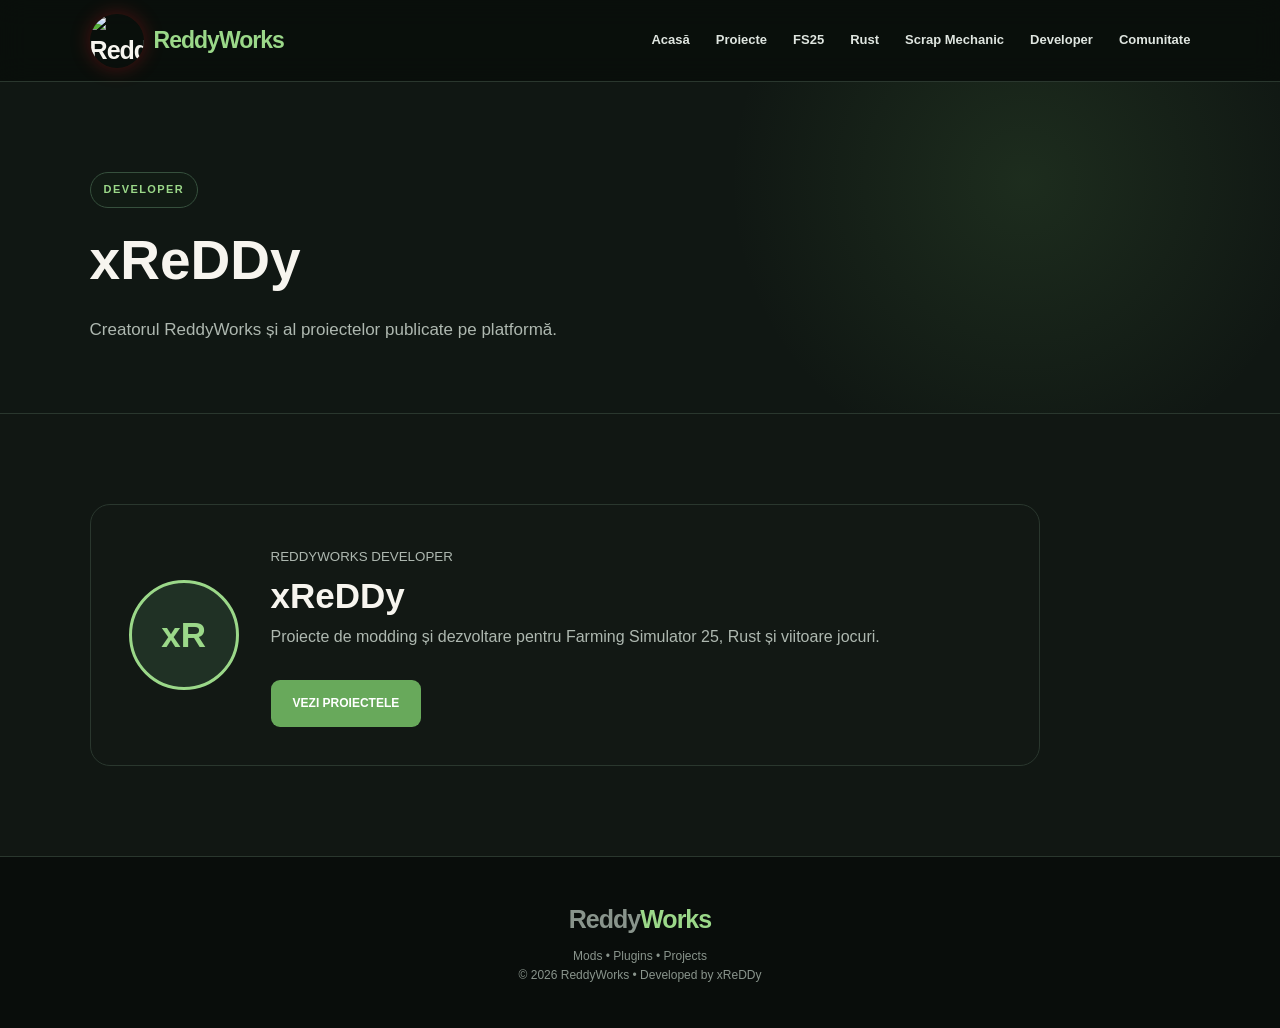
==== commit 6ebe3a36: "ReddyWorks V3 - logo banner si Scrap Mechanic mods" ====
--- a/developer.html
+++ b/developer.html
@@ -1,5 +1,5 @@
 <!doctype html><html lang="ro"><head><meta charset="utf-8"><meta name="viewport" content="width=device-width,initial-scale=1"><title>Developer | ReddyWorks</title><link rel="stylesheet" href="style.css"></head><body><header class="header">
-<a class="logo" href="index.html">Reddy<span>Works</span></a>
+<a class="logo brand-logo-link" href="index.html"><img src="images/reddyworks-logo.png" alt="ReddyWorks"><span class="brand-word">Reddy<span>Works</span></span></a>
 <nav class="menu">
 <a href="index.html">Acasă</a><a href="projects.html">Proiecte</a><a href="fs25.html">FS25</a><a href="rust.html">Rust</a><a href="scrapmechanic.html">Scrap Mechanic</a><a href="developer.html">Developer</a><a href="index.html#comunitate">Comunitate</a>
 </nav></header><main>
--- a/style.css
+++ b/style.css
@@ -61,3 +61,37 @@
 .scrap-box .status{background:#514025;color:#f1ce8e}
 @media(min-width:851px){.game-grid{grid-template-columns:repeat(3,minmax(0,1fr))}}
 @media(max-width:650px){.scrap-box{padding:27px 22px}}
+
+/* REDDYWORKS V3 BRANDING */
+.header{min-height:82px}
+.brand-logo-link{display:flex;align-items:center;gap:10px}
+.brand-logo-link>img{width:54px;height:54px;border-radius:50%;object-fit:cover;box-shadow:0 0 20px rgba(255,35,35,.28)}
+.brand-word{font-size:23px}
+.hero{
+  min-height:720px;
+  background:
+    linear-gradient(90deg,rgba(6,8,7,.96) 0%,rgba(6,8,7,.82) 38%,rgba(6,8,7,.28) 70%,rgba(6,8,7,.48) 100%),
+    url("images/reddyworks-banner.png") center/cover no-repeat;
+}
+.hero:after{display:none}
+.hero-content{max-width:780px}
+.hero-brand-logo{width:130px;height:130px;object-fit:cover;border-radius:50%;box-shadow:0 0 35px rgba(255,30,30,.42);margin-bottom:18px}
+.about-section{background:#0d120f}
+.about-wrap{display:grid;grid-template-columns:220px minmax(0,720px);gap:45px;align-items:center;max-width:1050px;margin:auto}
+.about-logo{width:210px;height:210px;object-fit:cover;border-radius:50%;box-shadow:0 0 45px rgba(255,35,35,.22)}
+.about-head{margin-bottom:22px}
+.about-head p{color:#b5c0b7}
+.about-extra{margin-top:13px}
+@media(max-width:850px){
+  .brand-word{display:none}
+  .about-wrap{grid-template-columns:160px 1fr}
+  .about-logo{width:150px;height:150px}
+}
+@media(max-width:650px){
+  .brand-logo-link>img{width:48px;height:48px}
+  .hero{min-height:680px;background-position:center}
+  .hero-brand-logo{width:105px;height:105px}
+  .about-wrap{grid-template-columns:1fr;text-align:center}
+  .about-logo{margin:auto}
+  .about-head{text-align:left}
+}
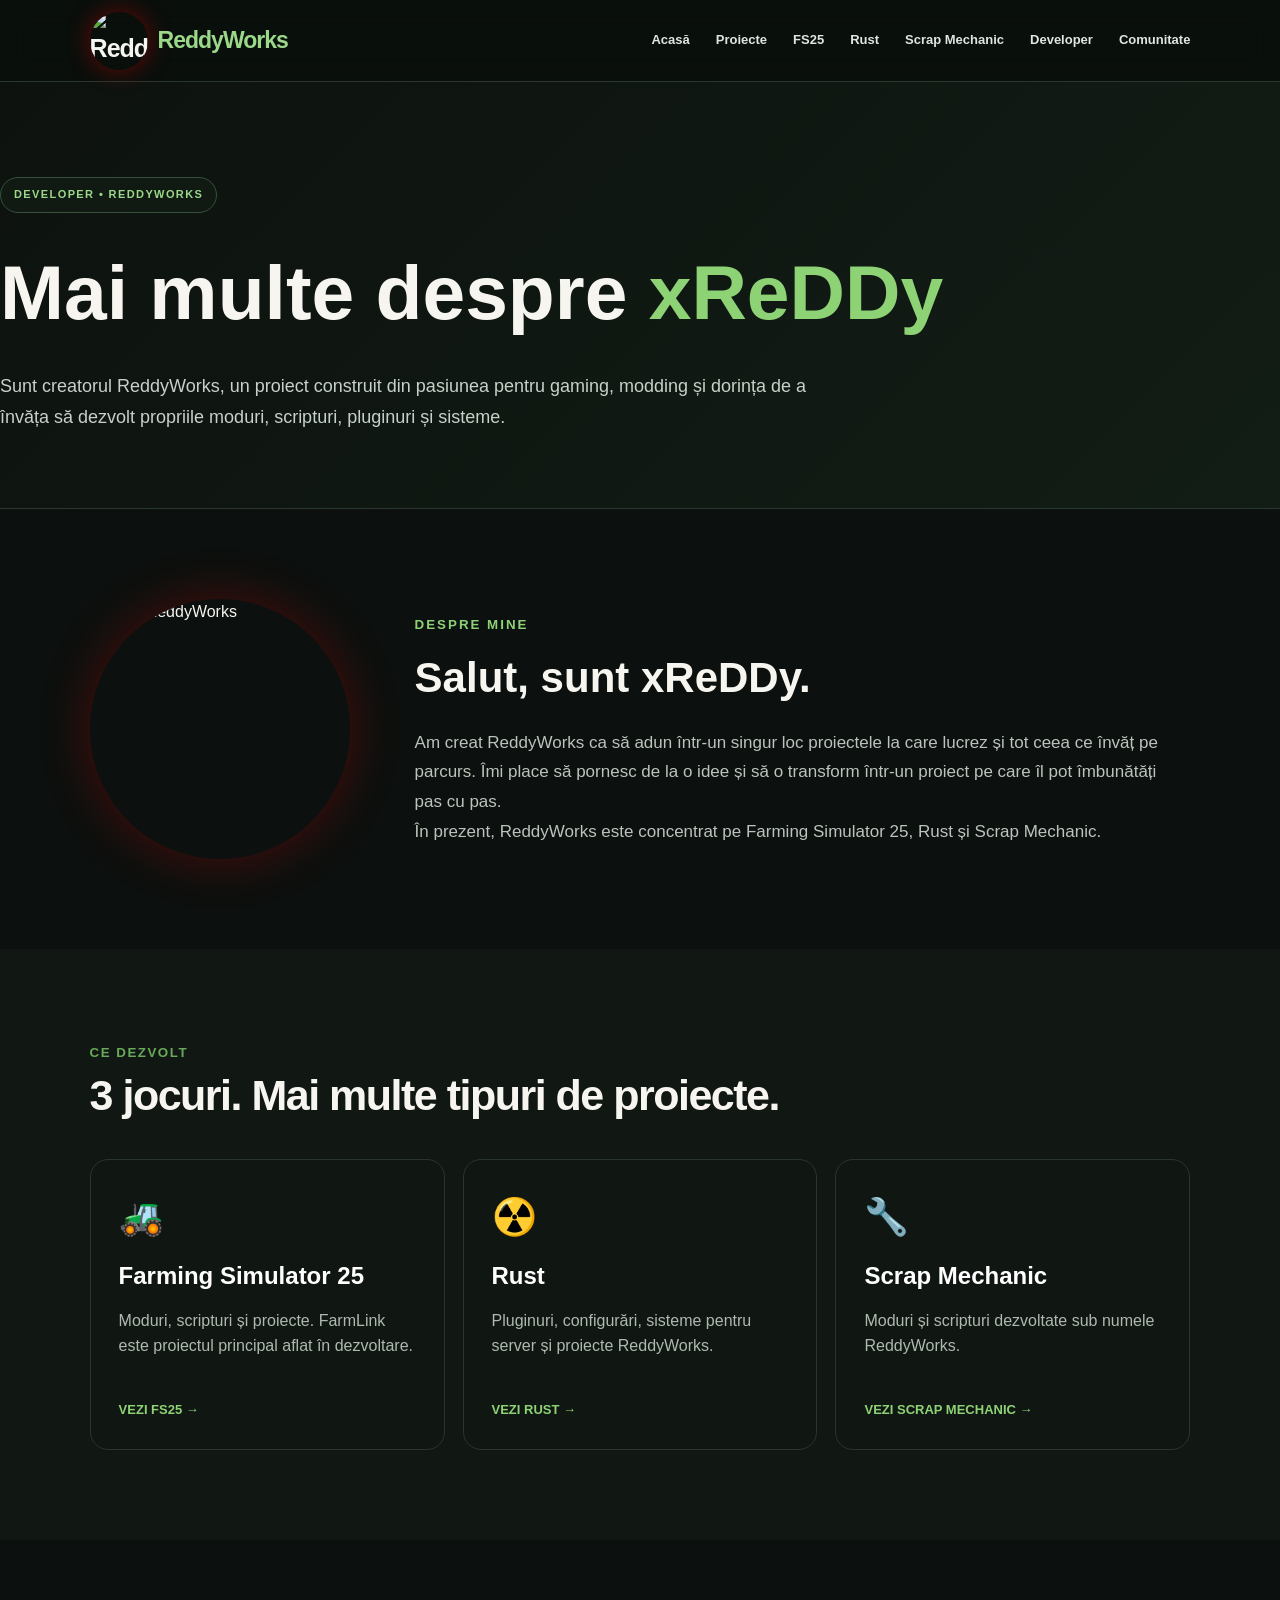
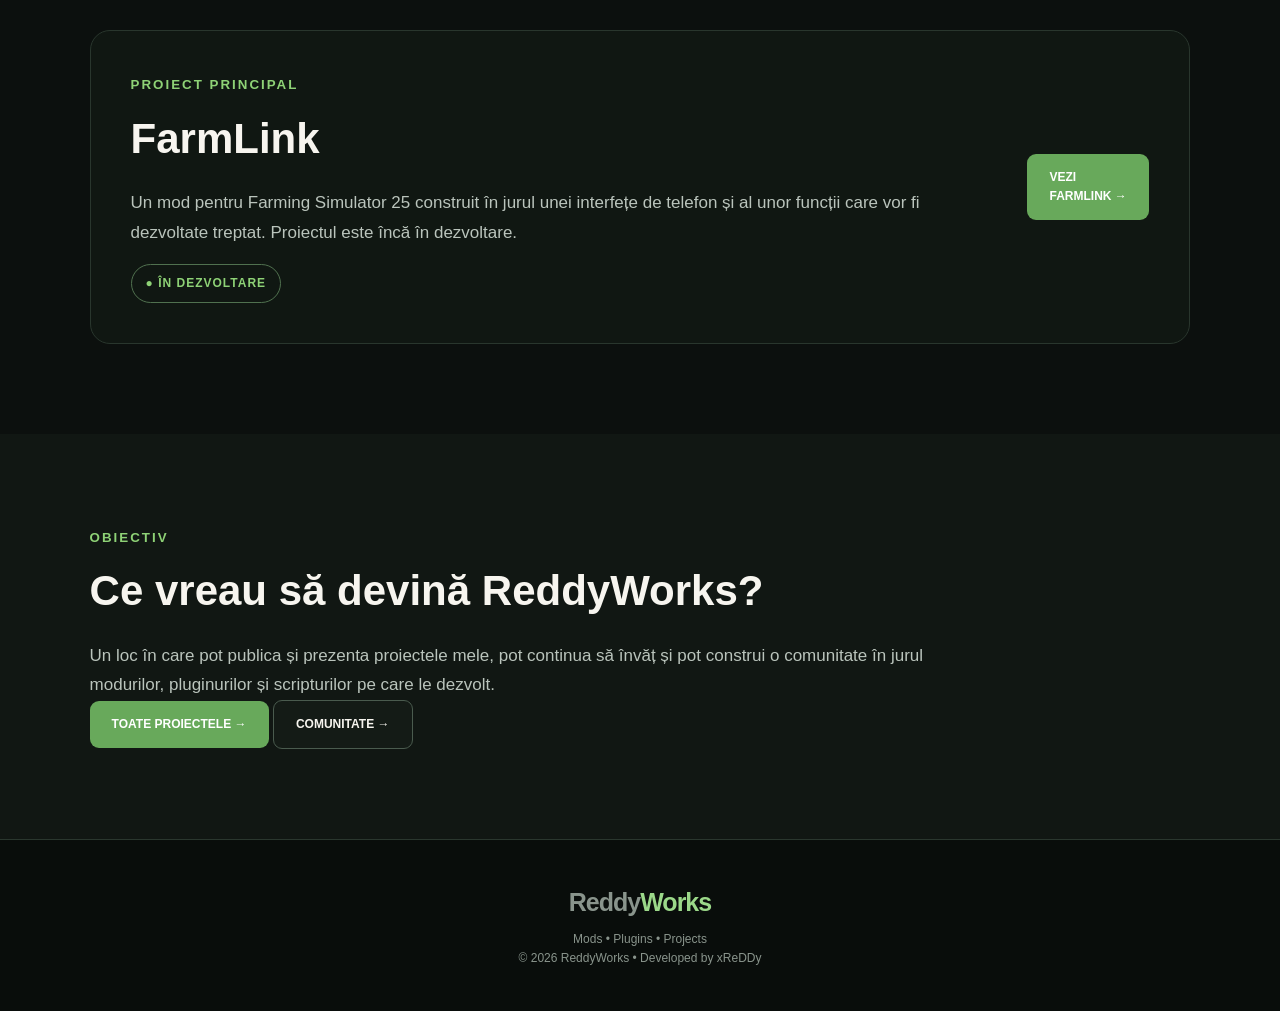
==== commit 96fd770c: "ReddyWorks V4 Final" ====
--- a/developer.html
+++ b/developer.html
@@ -2,8 +2,79 @@
 <a class="logo brand-logo-link" href="index.html"><img src="images/reddyworks-logo.png" alt="ReddyWorks"><span class="brand-word">Reddy<span>Works</span></span></a>
 <nav class="menu">
 <a href="index.html">Acasă</a><a href="projects.html">Proiecte</a><a href="fs25.html">FS25</a><a href="rust.html">Rust</a><a href="scrapmechanic.html">Scrap Mechanic</a><a href="developer.html">Developer</a><a href="index.html#comunitate">Comunitate</a>
-</nav></header><main>
-<section class="page-hero"><div class="eyebrow">DEVELOPER</div><h1>xReDDy</h1><p>Creatorul ReddyWorks și al proiectelor publicate pe platformă.</p></section>
-<section class="section soft"><div class="dev-card"><div class="avatar">xR</div><div><small class="dark-muted">REDDYWORKS DEVELOPER</small><h2>xReDDy</h2><p>Proiecte de modding și dezvoltare pentru Farming Simulator 25, Rust și viitoare jocuri.</p><div class="actions"><a class="btn btn-primary" href="projects.html">VEZI PROIECTELE</a></div></div></div></section>
+</nav></header>
+<main>
+  <section class="page-hero developer-hero">
+    <div class="container">
+      <div class="eyebrow">DEVELOPER • REDDYWORKS</div>
+      <h1>Mai multe despre <span>xReDDy</span></h1>
+      <p>Sunt creatorul ReddyWorks, un proiect construit din pasiunea pentru gaming, modding și dorința de a învăța să dezvolt propriile moduri, scripturi, pluginuri și sisteme.</p>
+    </div>
+  </section>
+
+  <section class="section">
+    <div class="container dev-profile">
+      <img class="dev-big-logo" src="images/reddyworks-logo.png" alt="Logo ReddyWorks">
+      <div>
+        <small class="section-label">DESPRE MINE</small>
+        <h2>Salut, sunt xReDDy.</h2>
+        <p>Am creat ReddyWorks ca să adun într-un singur loc proiectele la care lucrez și tot ceea ce învăț pe parcurs. Îmi place să pornesc de la o idee și să o transform într-un proiect pe care îl pot îmbunătăți pas cu pas.</p>
+        <p>În prezent, ReddyWorks este concentrat pe Farming Simulator 25, Rust și Scrap Mechanic.</p>
+      </div>
+    </div>
+  </section>
+
+  <section class="section soft">
+    <div class="container">
+      <div class="section-head">
+        <small>CE DEZVOLT</small>
+        <h2>3 jocuri. Mai multe tipuri de proiecte.</h2>
+      </div>
+      <div class="dev-game-grid">
+        <a class="dev-game-card" href="fs25.html">
+          <span class="dev-icon">🚜</span>
+          <h3>Farming Simulator 25</h3>
+          <p>Moduri, scripturi și proiecte. FarmLink este proiectul principal aflat în dezvoltare.</p>
+          <strong>VEZI FS25 →</strong>
+        </a>
+        <a class="dev-game-card rust-card" href="rust.html">
+          <span class="dev-icon">☢️</span>
+          <h3>Rust</h3>
+          <p>Pluginuri, configurări, sisteme pentru server și proiecte ReddyWorks.</p>
+          <strong>VEZI RUST →</strong>
+        </a>
+        <a class="dev-game-card scrap-card" href="scrapmechanic.html">
+          <span class="dev-icon">🔧</span>
+          <h3>Scrap Mechanic</h3>
+          <p>Moduri și scripturi dezvoltate sub numele ReddyWorks.</p>
+          <strong>VEZI SCRAP MECHANIC →</strong>
+        </a>
+      </div>
+    </div>
+  </section>
+
+  <section class="section">
+    <div class="container project-highlight">
+      <div>
+        <small class="section-label">PROIECT PRINCIPAL</small>
+        <h2>FarmLink</h2>
+        <p>Un mod pentru Farming Simulator 25 construit în jurul unei interfețe de telefon și al unor funcții care vor fi dezvoltate treptat. Proiectul este încă în dezvoltare.</p>
+        <div class="status-pill">● ÎN DEZVOLTARE</div>
+      </div>
+      <a class="btn btn-primary" href="farmlink.html">VEZI FARMLINK →</a>
+    </div>
+  </section>
+
+  <section class="section soft">
+    <div class="container rw-goal">
+      <small class="section-label">OBIECTIV</small>
+      <h2>Ce vreau să devină ReddyWorks?</h2>
+      <p>Un loc în care pot publica și prezenta proiectele mele, pot continua să învăț și pot construi o comunitate în jurul modurilor, pluginurilor și scripturilor pe care le dezvolt.</p>
+      <div class="hero-actions">
+        <a class="btn btn-primary" href="projects.html">TOATE PROIECTELE →</a>
+        <a class="btn btn-secondary" href="index.html#comunitate">COMUNITATE →</a>
+      </div>
+    </div>
+  </section>
 </main><footer><a class="logo" href="index.html">Reddy<span>Works</span></a>
 <p>Mods • Plugins • Projects</p><p>© 2026 ReddyWorks • Developed by xReDDy</p></footer></body></html>
--- a/style.css
+++ b/style.css
@@ -95,3 +95,54 @@
   .about-logo{margin:auto}
   .about-head{text-align:left}
 }
+
+
+/* ===== REDDYWORKS V4 FINAL ===== */
+.brand-logo-link > img{
+  width:58px!important;height:58px!important;object-fit:cover!important;
+  border-radius:50%!important;display:block!important;
+  box-shadow:0 0 24px rgba(255,0,0,.38)!important;
+}
+.hero{
+  min-height:760px!important;
+  background:
+    linear-gradient(90deg,rgba(4,6,5,.88) 0%,rgba(4,6,5,.64) 34%,rgba(4,6,5,.18) 68%,rgba(4,6,5,.28) 100%),
+    url("images/reddyworks-banner.png") center center/cover no-repeat!important;
+}
+.hero-brand-logo{
+  width:145px!important;height:145px!important;object-fit:cover!important;
+  border-radius:50%!important;display:block!important;
+  box-shadow:0 0 38px rgba(255,0,0,.42)!important;
+}
+.about-logo{
+  object-fit:cover!important;display:block!important;
+  border-radius:50%!important;
+}
+.developer-hero{padding:95px 0 75px;background:linear-gradient(135deg,#0d120f,#121d15)}
+.developer-hero h1{font-size:clamp(42px,6vw,78px);margin:18px 0 18px}
+.developer-hero h1 span{color:#8ed276}
+.developer-hero p{max-width:820px;font-size:18px;line-height:1.7;color:#c8d0ca}
+.dev-profile{display:grid;grid-template-columns:270px minmax(0,760px);gap:55px;align-items:center}
+.dev-big-logo{width:260px;height:260px;border-radius:50%;object-fit:cover;box-shadow:0 0 50px rgba(255,0,0,.25)}
+.dev-profile h2,.rw-goal h2,.project-highlight h2{font-size:42px;margin:8px 0 16px}
+.dev-profile p,.rw-goal p,.project-highlight p{color:#bac4bc;line-height:1.75;font-size:17px}
+.section-label{font-weight:900;letter-spacing:2px;color:#8ed276}
+.dev-game-grid{display:grid;grid-template-columns:repeat(3,1fr);gap:18px;margin-top:30px}
+.dev-game-card{display:block;padding:28px;border:1px solid #29362d;border-radius:18px;background:#101712;text-decoration:none;color:#fff;transition:.2s ease}
+.dev-game-card:hover{transform:translateY(-5px);border-color:#76b863}
+.dev-game-card h3{font-size:24px;margin:12px 0}
+.dev-game-card p{min-height:88px;color:#aeb9b0;line-height:1.6}
+.dev-game-card strong{font-size:13px;color:#8ed276}
+.dev-icon{font-size:36px}
+.rust-card:hover{border-color:#d85c32}
+.scrap-card:hover{border-color:#ef9a2e}
+.project-highlight{display:flex;align-items:center;justify-content:space-between;gap:40px;padding:40px;border:1px solid #29362d;border-radius:20px;background:#101712}
+.status-pill{display:inline-block;margin-top:16px;padding:9px 14px;border:1px solid #50714f;border-radius:999px;color:#8ed276;font-weight:900;font-size:12px;letter-spacing:1px}
+.rw-goal{max-width:900px}
+@media(max-width:850px){
+  .dev-profile{grid-template-columns:1fr;text-align:center}
+  .dev-big-logo{margin:auto;width:200px;height:200px}
+  .dev-game-grid{grid-template-columns:1fr}
+  .project-highlight{display:block}
+  .project-highlight .btn{margin-top:22px}
+}
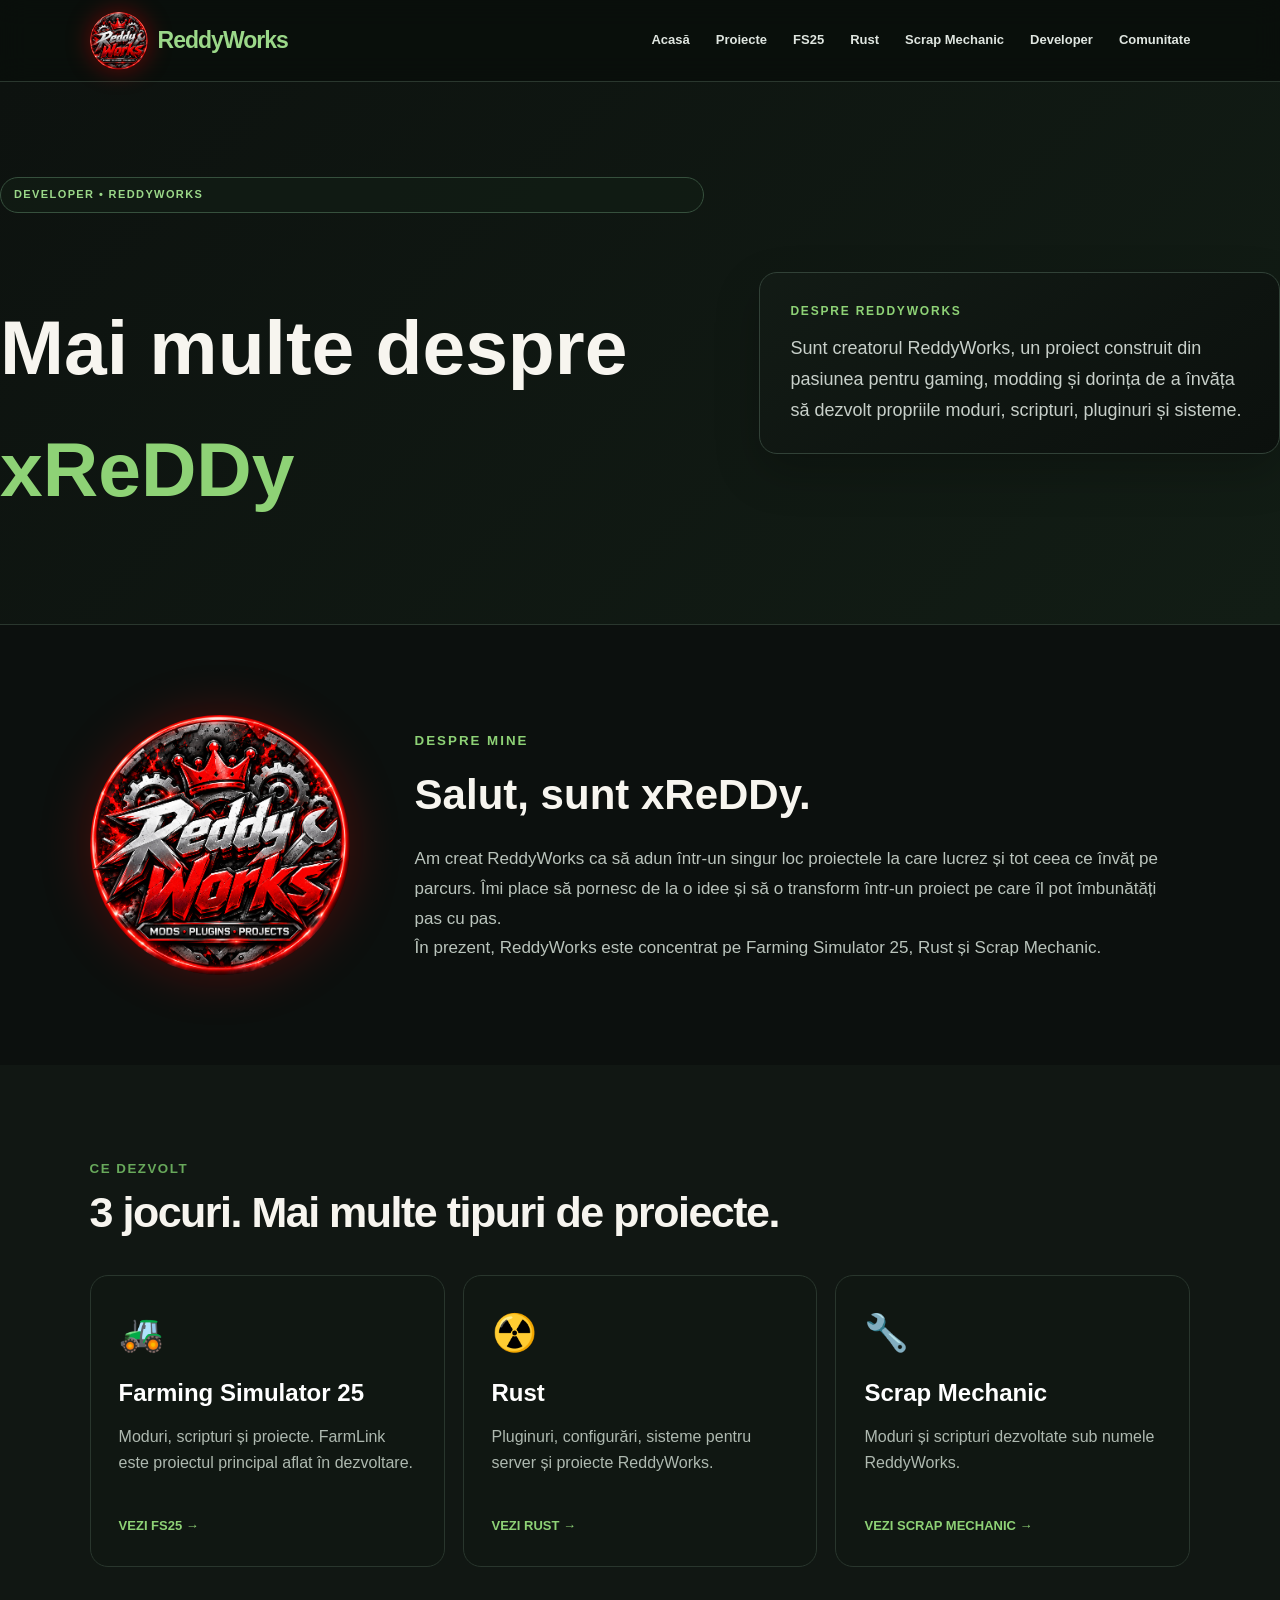
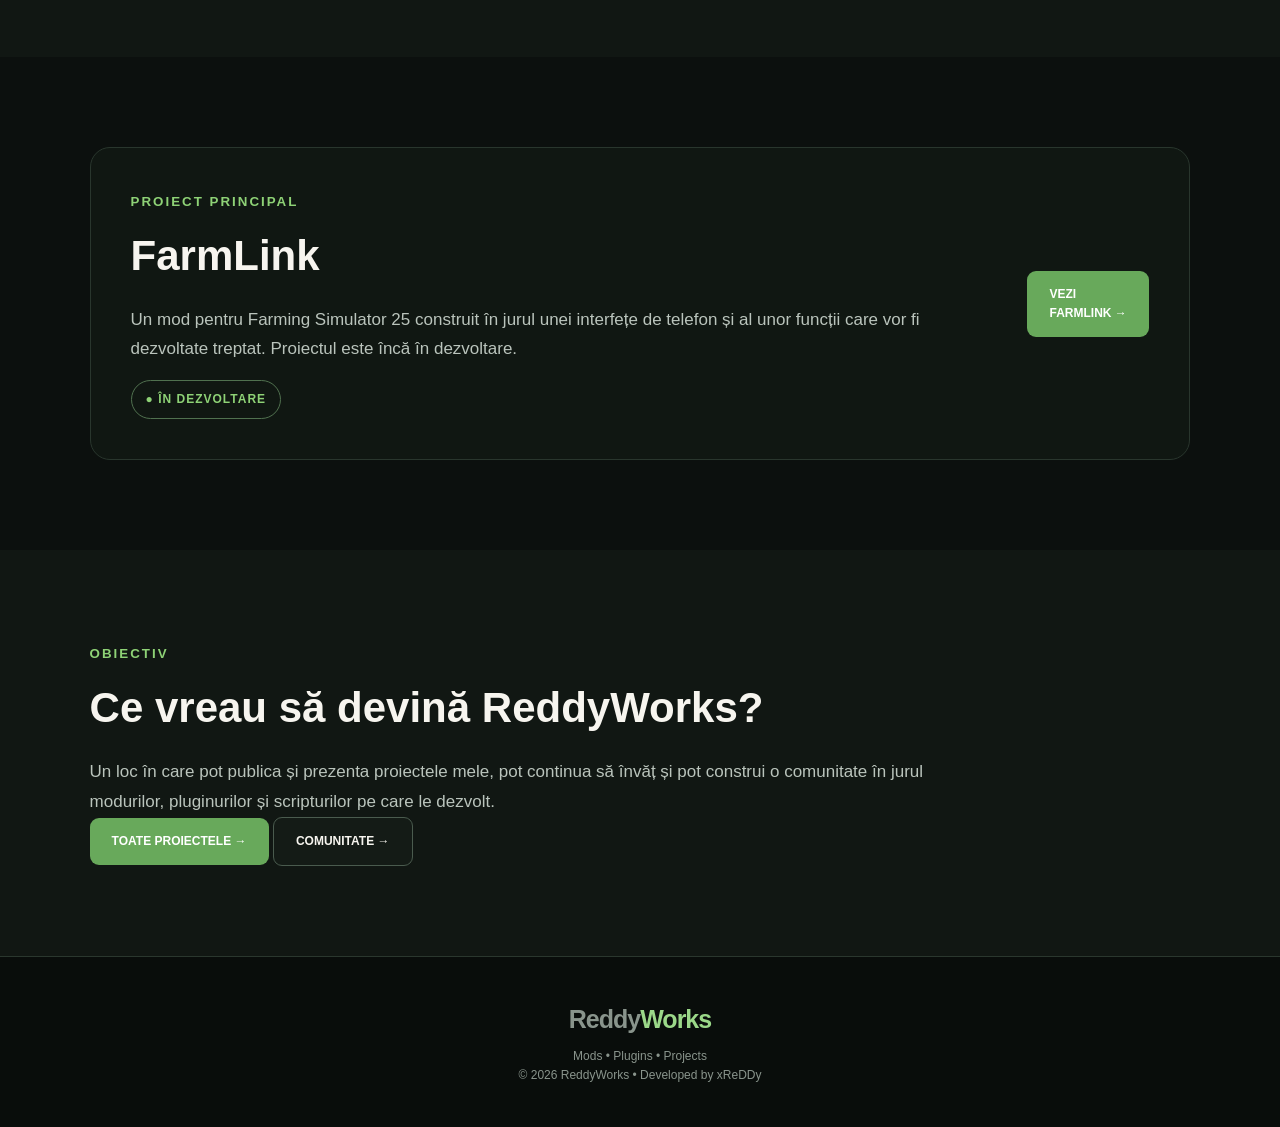
==== commit 438ef3ff: "Fix logo banner si Developer" ====
--- a/developer.html
+++ b/developer.html
@@ -1,5 +1,5 @@
 <!doctype html><html lang="ro"><head><meta charset="utf-8"><meta name="viewport" content="width=device-width,initial-scale=1"><title>Developer | ReddyWorks</title><link rel="stylesheet" href="style.css"></head><body><header class="header">
-<a class="logo brand-logo-link" href="index.html"><img src="images/reddyworks-logo.png" alt="ReddyWorks"><span class="brand-word">Reddy<span>Works</span></span></a>
+<a class="logo brand-logo-link" href="index.html"><img src="reddyworks-logo.png" alt="ReddyWorks"><span class="brand-word">Reddy<span>Works</span></span></a>
 <nav class="menu">
 <a href="index.html">Acasă</a><a href="projects.html">Proiecte</a><a href="fs25.html">FS25</a><a href="rust.html">Rust</a><a href="scrapmechanic.html">Scrap Mechanic</a><a href="developer.html">Developer</a><a href="index.html#comunitate">Comunitate</a>
 </nav></header>
@@ -14,7 +14,7 @@
 
   <section class="section">
     <div class="container dev-profile">
-      <img class="dev-big-logo" src="images/reddyworks-logo.png" alt="Logo ReddyWorks">
+      <img class="dev-big-logo" src="reddyworks-logo.png" alt="Logo ReddyWorks">
       <div>
         <small class="section-label">DESPRE MINE</small>
         <h2>Salut, sunt xReDDy.</h2>
--- a/style.css
+++ b/style.css
@@ -71,7 +71,7 @@
   min-height:720px;
   background:
     linear-gradient(90deg,rgba(6,8,7,.96) 0%,rgba(6,8,7,.82) 38%,rgba(6,8,7,.28) 70%,rgba(6,8,7,.48) 100%),
-    url("images/reddyworks-banner.png") center/cover no-repeat;
+    url("reddyworks-banner.png") center/cover no-repeat;
 }
 .hero:after{display:none}
 .hero-content{max-width:780px}
@@ -107,7 +107,7 @@
   min-height:760px!important;
   background:
     linear-gradient(90deg,rgba(4,6,5,.88) 0%,rgba(4,6,5,.64) 34%,rgba(4,6,5,.18) 68%,rgba(4,6,5,.28) 100%),
-    url("images/reddyworks-banner.png") center center/cover no-repeat!important;
+    url("reddyworks-banner.png") center center/cover no-repeat!important;
 }
 .hero-brand-logo{
   width:145px!important;height:145px!important;object-fit:cover!important;
@@ -146,3 +146,41 @@
   .project-highlight{display:block}
   .project-highlight .btn{margin-top:22px}
 }
+
+/* V4 FIX - developer hero layout */
+.developer-hero .container{
+  display:grid;
+  grid-template-columns:minmax(0,1.15fr) minmax(360px,.85fr);
+  gap:55px;
+  align-items:center;
+}
+.developer-hero .eyebrow,
+.developer-hero h1{
+  grid-column:1;
+}
+.developer-hero p{
+  grid-column:2;
+  grid-row:1 / span 2;
+  margin:0;
+  padding:28px 30px;
+  border:1px solid #314137;
+  border-radius:18px;
+  background:linear-gradient(145deg,rgba(18,27,21,.96),rgba(11,16,13,.96));
+  box-shadow:0 18px 45px rgba(0,0,0,.22);
+  position:relative;
+}
+.developer-hero p:before{
+  content:"DESPRE REDDYWORKS";
+  display:block;
+  margin-bottom:12px;
+  color:#8ed276;
+  font-size:12px;
+  font-weight:900;
+  letter-spacing:1.8px;
+}
+@media(max-width:900px){
+  .developer-hero .container{grid-template-columns:1fr;gap:22px}
+  .developer-hero .eyebrow,
+  .developer-hero h1,
+  .developer-hero p{grid-column:1;grid-row:auto}
+}
